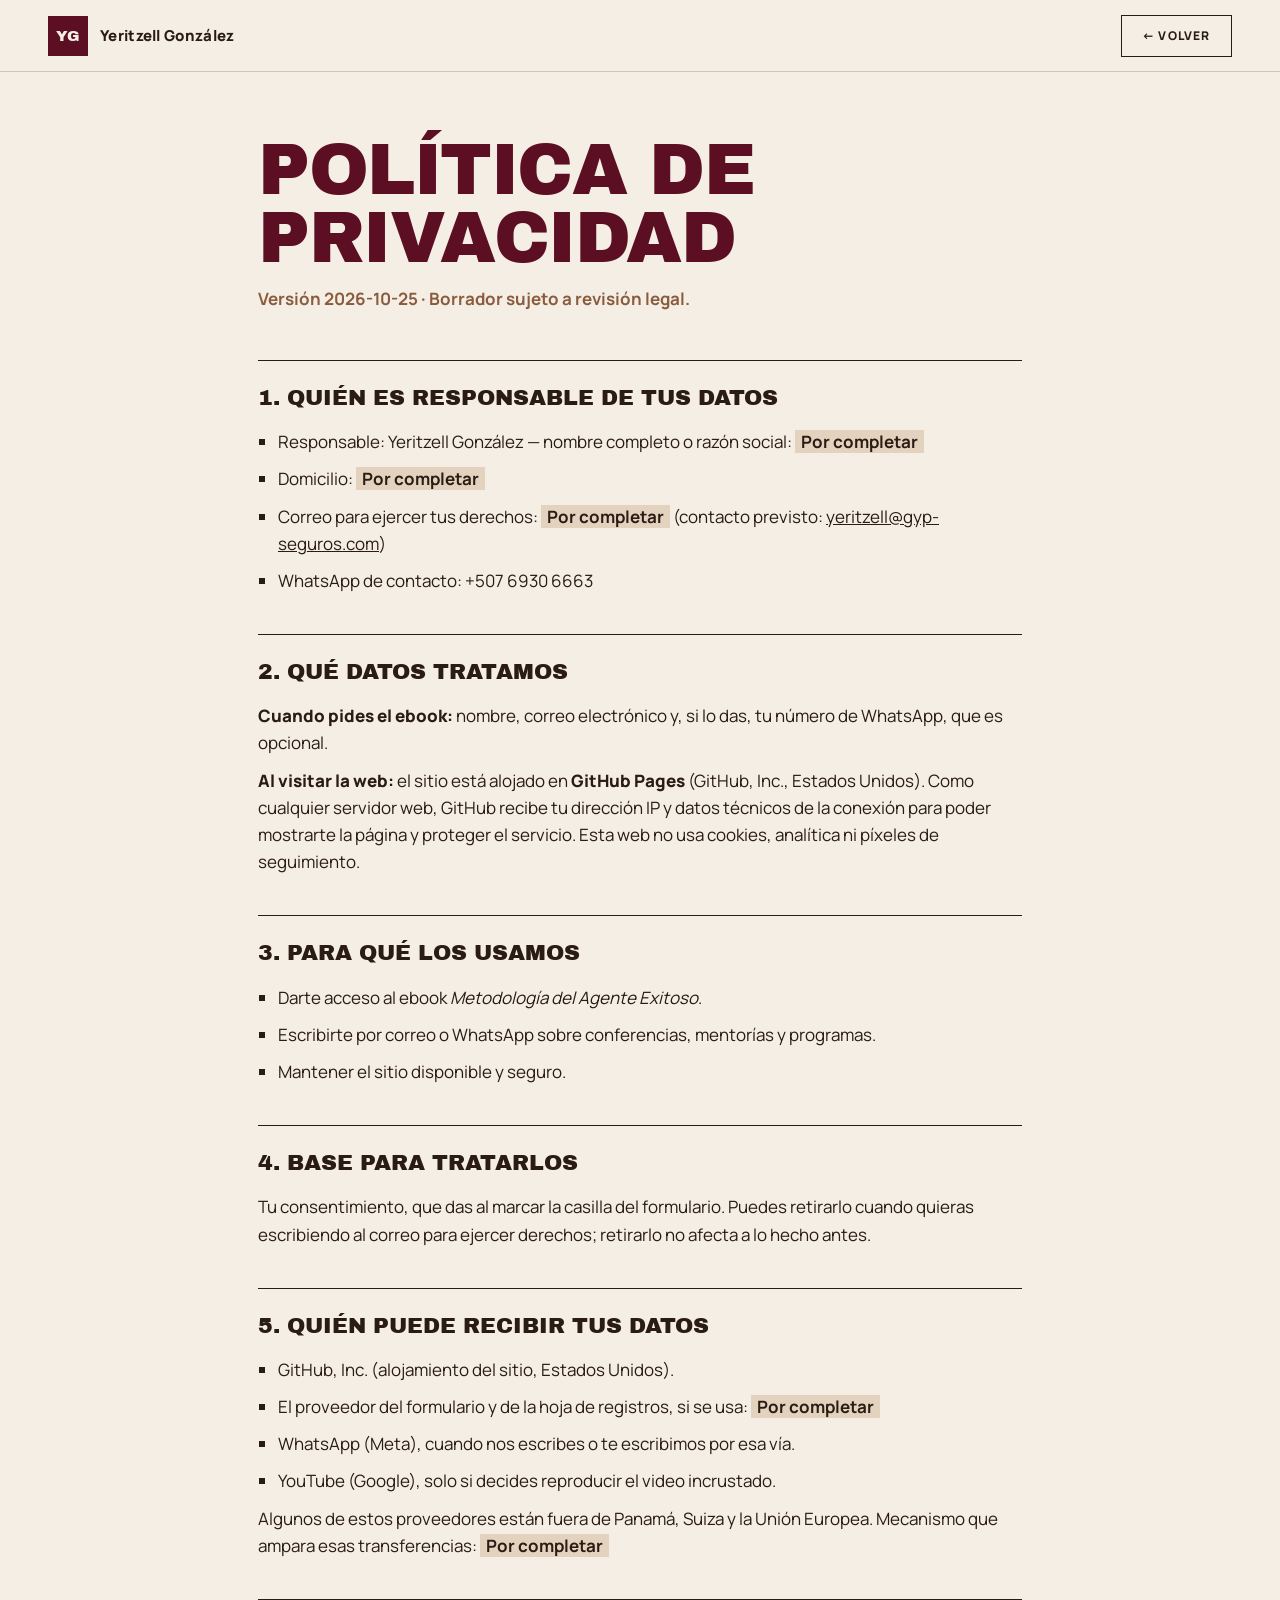
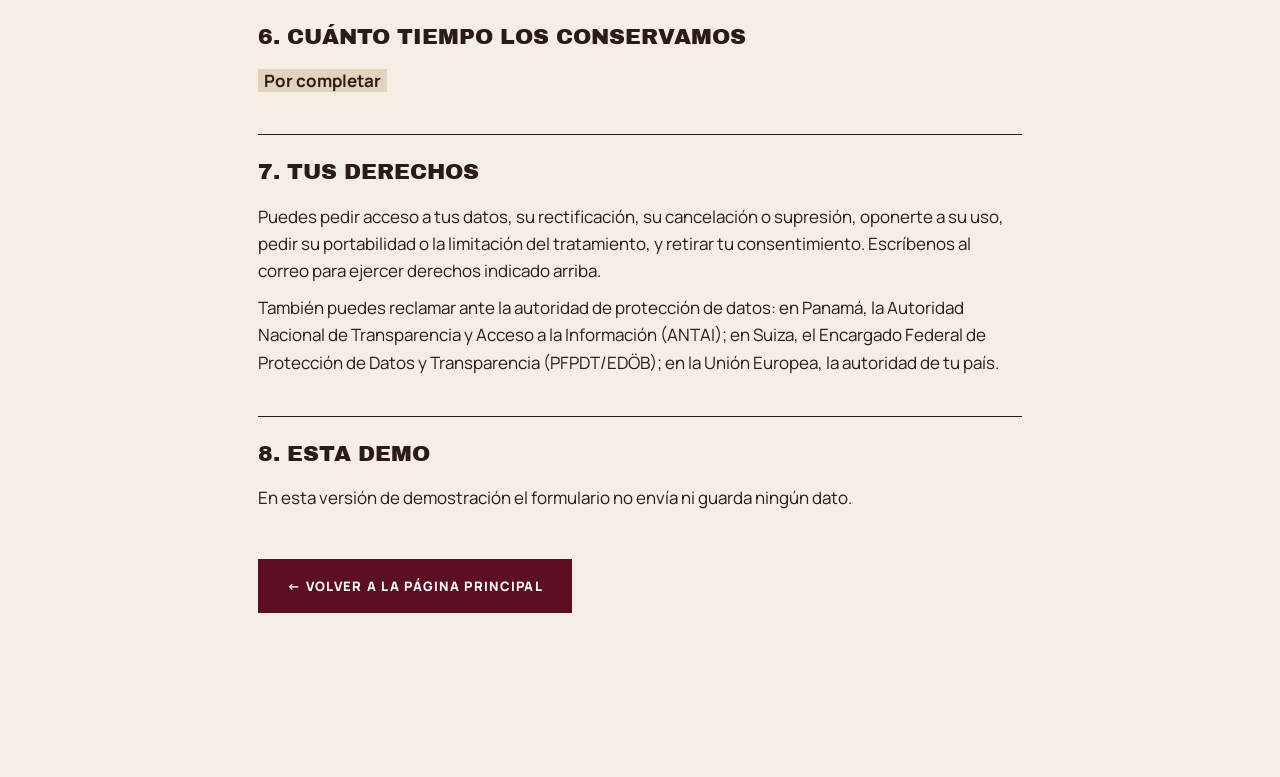
==== privacidad.html @ 4f8619a2 "Add files via upload" ====
<!doctype html>
<html lang="es">
<head>
  <meta charset="utf-8">
  <meta name="viewport" content="width=device-width, initial-scale=1, viewport-fit=cover">
  <title>Política de Privacidad — Yeritzell González</title>
  <meta name="robots" content="noindex, nofollow, noarchive">
  <meta name="theme-color" content="#F4EEE5">
  <link rel="icon" href="data:image/svg+xml,%3Csvg xmlns='http://www.w3.org/2000/svg' viewBox='0 0 64 64'%3E%3Crect width='64' height='64' fill='%235C0F22'/%3E%3Ctext x='32' y='46' font-family='Arial Black,Arial' font-weight='900' font-size='40' text-anchor='middle' fill='%23F4EEE5'%3EY%3C/text%3E%3C/svg%3E">
  <link rel="stylesheet" href="styles.css?v=20261025b">
  <style>
    .legal { padding: calc(var(--nav-h) + 64px) 0 var(--sec); }
    .legal .wrap { max-width: 860px; }
    .legal h1 { font-family: var(--f-display); font-weight: 400; font-size: clamp(40px, 6vw, 72px); line-height: .95; text-transform: uppercase; letter-spacing: -.02em; margin: 0 0 12px; color: var(--vino); }
    .legal .ver { color: var(--cuero); font-weight: 700; margin-bottom: 48px; }
    .legal h2 { font-family: var(--f-display); font-weight: 400; font-size: 22px; text-transform: uppercase; margin: 40px 0 12px; padding-top: 20px; border-top: 1.5px solid var(--espresso); }
    .legal p, .legal li { margin-bottom: 10px; }
    .legal ul { padding-left: 20px; list-style: square; }
    .blank { background: var(--arena); padding: 0 6px; font-weight: 700; }
  </style>
</head>
<body>
  <header class="nav is-scrolled">
    <a href="index.html" class="nav__brand" aria-label="Inicio">
      <span class="nav__mark">YG</span>
      <span class="nav__name">Yeritzell González</span>
    </a>
    <a href="index.html" class="btn btn--line btn--sm">← Volver</a>
  </header>
  <main class="legal">
    <div class="wrap">
      <h1>Política de Privacidad</h1>
      <p class="ver">Versión 2026-10-25 · Borrador sujeto a revisión legal.</p>

      <h2>1. Quién es responsable de tus datos</h2>
      <ul>
        <li>Responsable: Yeritzell González — nombre completo o razón social: <span class="blank">Por completar</span></li>
        <li>Domicilio: <span class="blank">Por completar</span></li>
        <li>Correo para ejercer tus derechos: <span class="blank">Por completar</span> (contacto previsto: <a href="mailto:yeritzell@gyp-seguros.com">yeritzell@gyp-seguros.com</a>)</li>
        <li>WhatsApp de contacto: +507 6930 6663</li>
      </ul>

      <h2>2. Qué datos tratamos</h2>
      <p><strong>Cuando pides el ebook:</strong> nombre, correo electrónico y, si lo das, tu número de WhatsApp, que es opcional.</p>
      <p><strong>Al visitar la web:</strong> el sitio está alojado en <strong>GitHub Pages</strong> (GitHub, Inc., Estados Unidos). Como cualquier servidor web, GitHub recibe tu dirección IP y datos técnicos de la conexión para poder mostrarte la página y proteger el servicio. Esta web no usa cookies, analítica ni píxeles de seguimiento.</p>

      <h2>3. Para qué los usamos</h2>
      <ul>
        <li>Darte acceso al ebook <em>Metodología del Agente Exitoso</em>.</li>
        <li>Escribirte por correo o WhatsApp sobre conferencias, mentorías y programas.</li>
        <li>Mantener el sitio disponible y seguro.</li>
      </ul>

      <h2>4. Base para tratarlos</h2>
      <p>Tu consentimiento, que das al marcar la casilla del formulario. Puedes retirarlo cuando quieras escribiendo al correo para ejercer derechos; retirarlo no afecta a lo hecho antes.</p>

      <h2>5. Quién puede recibir tus datos</h2>
      <ul>
        <li>GitHub, Inc. (alojamiento del sitio, Estados Unidos).</li>
        <li>El proveedor del formulario y de la hoja de registros, si se usa: <span class="blank">Por completar</span></li>
        <li>WhatsApp (Meta), cuando nos escribes o te escribimos por esa vía.</li>
        <li>YouTube (Google), solo si decides reproducir el video incrustado.</li>
      </ul>
      <p>Algunos de estos proveedores están fuera de Panamá, Suiza y la Unión Europea. Mecanismo que ampara esas transferencias: <span class="blank">Por completar</span></p>

      <h2>6. Cuánto tiempo los conservamos</h2>
      <p><span class="blank">Por completar</span></p>

      <h2>7. Tus derechos</h2>
      <p>Puedes pedir acceso a tus datos, su rectificación, su cancelación o supresión, oponerte a su uso, pedir su portabilidad o la limitación del tratamiento, y retirar tu consentimiento. Escríbenos al correo para ejercer derechos indicado arriba.</p>
      <p>También puedes reclamar ante la autoridad de protección de datos: en Panamá, la Autoridad Nacional de Transparencia y Acceso a la Información (ANTAI); en Suiza, el Encargado Federal de Protección de Datos y Transparencia (PFPDT/EDÖB); en la Unión Europea, la autoridad de tu país.</p>

      <h2>8. Esta demo</h2>
      <p>En esta versión de demostración el formulario no envía ni guarda ningún dato.</p>

      <p style="margin-top:3rem"><a class="btn btn--vino" href="index.html">← Volver a la página principal</a></p>
    </div>
  </main>
</body>
</html>
---- styles.css ----
/* =========================================================
   Yeritzell González — Portfolio
   Paleta: Hueso · Arena · Vino · Cuero · Espresso · Blanco
   Bordes rectos, colores planos, sin degradados.
   ========================================================= */

@font-face { font-family: 'Archivo Black'; src: url('ArchivoBlack-Regular.woff2') format('woff2'); font-weight: 400; font-display: swap; }
@font-face { font-family: 'Manrope'; src: url('Manrope-Variable.woff2') format('woff2'); font-weight: 200 800; font-display: swap; }

:root {
  --hueso: #F4EEE5;
  --arena: #E3D3BE;
  --vino: #5C0F22;
  --cuero: #8A5B3D;
  --espresso: #2A1B14;
  --blanco: #FFFFFF;

  --ink: var(--espresso);
  --line: rgba(42, 27, 20, .18);
  --line-light: rgba(244, 238, 229, .2);

  --f-display: 'Archivo Black', 'Arial Black', Impact, sans-serif;
  --f-body: 'Manrope', system-ui, -apple-system, 'Segoe UI', sans-serif;

  --wrap: 1320px;
  --gut: clamp(16px, 4vw, 48px);
  --sec: clamp(88px, 12vw, 168px);
  --nav-h: 72px;
  --ease: cubic-bezier(.22, 1, .36, 1);
}

*, *::before, *::after { box-sizing: border-box; border-radius: 0 !important; }
html { scroll-behavior: smooth; -webkit-text-size-adjust: 100%; overflow-x: clip; }
body {
  margin: 0;
  background: var(--hueso);
  color: var(--ink);
  font-family: var(--f-body);
  font-size: 17px;
  line-height: 1.6;
  -webkit-font-smoothing: antialiased;
}
img { display: block; max-width: 100%; height: auto; }
a { color: inherit; }
button { font: inherit; color: inherit; cursor: pointer; background: none; border: 0; padding: 0; }
p { margin: 0; }
ul, ol { margin: 0; padding: 0; list-style: none; }
strong { font-weight: 800; }
::selection { background: var(--vino); color: var(--hueso); }
:focus-visible { outline: 2px solid var(--vino); outline-offset: 3px; }

.wrap { width: 100%; max-width: var(--wrap); margin: 0 auto; padding: 0 var(--gut); }

/* ---------- Fondo vivo ---------- */
.field {
  position: fixed; inset: 0;
  width: 100%; height: 100%;
  z-index: 0; pointer-events: none;
}
main, .foot { position: relative; z-index: 1; }

.progress { position: fixed; top: 0; left: 0; right: 0; height: 3px; z-index: 60; pointer-events: none; }
.progress span { display: block; height: 100%; background: var(--vino); transform-origin: 0 50%; transform: scaleX(0); }

/* ---------- Tipografía base ---------- */
.kicker {
  display: flex; align-items: center; gap: 14px;
  font-size: 12px; font-weight: 800; letter-spacing: .18em; text-transform: uppercase;
  color: var(--cuero); margin-bottom: 28px;
}
.kicker span {
  display: inline-grid; place-items: center;
  min-width: 34px; height: 24px; padding: 0 6px;
  border: 1.5px solid currentColor; letter-spacing: .04em;
}
.kicker--light { color: var(--arena); }

.h2 {
  font-family: var(--f-display); font-weight: 400;
  font-size: clamp(38px, 6.4vw, 92px);
  line-height: .95; letter-spacing: -.02em; text-transform: uppercase;
  margin: 0;
}
.h2 mark, .h3 mark { background: none; color: var(--vino); }
.h2--light { color: var(--hueso); }
.h2--light mark { color: var(--arena); }
.h3 {
  font-family: var(--f-display); font-weight: 400;
  font-size: clamp(26px, 3vw, 40px); line-height: 1.02; letter-spacing: -.01em;
  text-transform: uppercase; margin: 10px 0 16px;
}
.sec { position: relative; padding: var(--sec) 0; }
.sec__head { margin-bottom: clamp(48px, 7vw, 96px); max-width: 980px; }
.sec__intro { margin-top: 28px; max-width: 520px; font-size: 18px; color: var(--arena); }

.link { font-weight: 800; text-decoration: none; border-bottom: 2px solid currentColor; padding-bottom: 2px; }
.link:hover { color: var(--vino); }

/* ---------- Botones ---------- */
.btn {
  --bg: var(--espresso); --fg: var(--hueso);
  display: inline-flex; align-items: center; justify-content: center; gap: 12px;
  min-height: 54px; padding: 0 28px;
  background: var(--bg); color: var(--fg);
  border: 1.5px solid var(--bg);
  font-family: var(--f-body); font-size: 13px; font-weight: 800;
  letter-spacing: .1em; text-transform: uppercase; text-decoration: none;
  transition: background-color .35s var(--ease), color .35s var(--ease), border-color .35s var(--ease);
  will-change: transform;
}
.btn__arrow { display: inline-block; transition: transform .35s var(--ease); }
.btn:hover .btn__arrow { transform: translateX(5px); }
.btn--vino { --bg: var(--vino); --fg: var(--blanco); }
.btn--vino:hover { background: var(--espresso); border-color: var(--espresso); }
.btn--line { background: transparent; color: var(--espresso); border-color: var(--espresso); }
.btn--line:hover { background: var(--espresso); color: var(--hueso); }
.btn--hueso { --bg: var(--hueso); --fg: var(--espresso); }
.btn--hueso:hover { background: var(--arena); border-color: var(--arena); }
.btn--sm { min-height: 42px; padding: 0 20px; font-size: 12px; }
.btn--full { width: 100%; }

/* ---------- Nav ---------- */
.nav {
  position: fixed; top: 0; left: 0; right: 0; z-index: 50;
  height: var(--nav-h);
  display: flex; align-items: center; gap: 32px;
  padding: 0 var(--gut);
  transition: background-color .4s var(--ease), border-color .4s var(--ease);
  border-bottom: 1px solid transparent;
}
.nav.is-scrolled { background: var(--hueso); border-bottom-color: var(--line); }
.nav__brand { display: flex; align-items: center; gap: 12px; text-decoration: none; margin-right: auto; }
.nav__mark {
  display: grid; place-items: center; width: 40px; height: 40px;
  background: var(--vino); color: var(--hueso);
  font-family: var(--f-display); font-size: 15px; letter-spacing: .02em;
}
.nav__name { font-weight: 800; font-size: 15px; letter-spacing: .02em; }
.nav__links { display: flex; gap: 28px; }
.nav__links a {
  position: relative; text-decoration: none;
  font-size: 13px; font-weight: 700; letter-spacing: .06em; text-transform: uppercase;
}
.nav__links a::after {
  content: ''; position: absolute; left: 0; right: 0; bottom: -4px; height: 2px;
  background: var(--vino); transform: scaleX(0); transform-origin: right;
  transition: transform .4s var(--ease);
}
.nav__links a:hover::after, .nav__links a.is-active::after { transform: scaleX(1); transform-origin: left; }
.nav__burger { display: none; width: 44px; height: 44px; position: relative; }
.nav__burger span {
  position: absolute; left: 10px; right: 10px; height: 2px; background: var(--espresso);
  transition: transform .4s var(--ease), top .4s var(--ease);
}
.nav__burger span:first-child { top: 17px; }
.nav__burger span:last-child { top: 25px; }
.menu-open .nav__burger span:first-child { top: 21px; transform: rotate(45deg); }
.menu-open .nav__burger span:last-child { top: 21px; transform: rotate(-45deg); }

.menu {
  position: fixed; inset: 0; z-index: 45;
  background: var(--espresso); color: var(--hueso);
  padding: calc(var(--nav-h) + 32px) var(--gut) 40px;
  display: flex; flex-direction: column; justify-content: space-between;
  visibility: hidden; clip-path: inset(0 0 100% 0);
  transition: clip-path .6s var(--ease), visibility 0s .6s;
}
.menu-open .menu { visibility: visible; clip-path: inset(0 0 0 0); transition: clip-path .6s var(--ease); }
.menu-open .nav { background: var(--hueso); }
.menu nav { display: flex; flex-direction: column; }
.menu nav a {
  display: flex; align-items: baseline; gap: 14px;
  padding: 12px 0; border-bottom: 1px solid var(--line-light);
  font-family: var(--f-display); font-size: clamp(28px, 8vw, 44px); line-height: 1.05;
  text-transform: uppercase; text-decoration: none;
}
.menu nav a small { font-family: var(--f-body); font-size: 12px; font-weight: 800; color: var(--arena); }
.menu__mail { font-weight: 700; color: var(--arena); }

/* ---------- Reveal ---------- */
.js .reveal { opacity: 0; transform: translateY(28px); transition: opacity .9s var(--ease), transform .9s var(--ease); }
.js .reveal.is-in { opacity: 1; transform: none; }
.js:not(.ready) .reveal { animation: safeShow 0s 3s forwards; }
@keyframes safeShow { to { opacity: 1; transform: none; } }

/* ---------- Hero ---------- */
.hero {
  position: relative; min-height: 100vh; min-height: 100svh;
  display: flex; align-items: center;
  padding: calc(var(--nav-h) + 40px) 0 72px;
}
.hero__inner { position: relative; }
.hero__roles {
  display: flex; flex-wrap: wrap; align-items: center; gap: 10px 14px;
  font-size: 13px; font-weight: 800; letter-spacing: .14em; text-transform: uppercase;
  color: var(--cuero); margin-bottom: clamp(20px, 3vw, 36px);
}
.hero__roles i { width: 6px; height: 6px; background: var(--vino); display: inline-block; }
.hero__name {
  font-family: var(--f-display); font-weight: 400;
  font-size: clamp(50px, 6.9vw, 104px);
  line-height: .86; letter-spacing: -.035em; text-transform: uppercase;
  margin: 0;
}
.hero__name .line { display: block; overflow: hidden; padding-bottom: .04em; }
.hero__name .line__in { display: inline-block; }
.hero__name .line--2 .line__in { color: var(--vino); }
.js .hero__name .line__in { transform: translateY(105%); transition: transform 1.2s var(--ease); }
.js .hero__name .line--2 .line__in { transition-delay: .12s; }
.js.loaded .hero__name .line__in { transform: none; }
.js:not(.ready) .hero__name .line__in { animation: safeShow 0s 2.5s forwards; }
.hero__nick {
  font-style: italic; font-weight: 600; font-size: 17px; color: var(--cuero);
  margin: 14px 0 clamp(24px, 3vw, 40px);
}
.hero__grid {
  display: grid; grid-template-columns: minmax(0, 1.25fr) minmax(0, .75fr); gap: clamp(32px, 4vw, 64px);
  align-items: center;
}
.hero__media { position: relative; padding: 0 0 40px 64px; }
.hero__photo { margin: 0 0 0 auto; position: relative; width: 100%; max-width: 460px; aspect-ratio: 3 / 4; background: var(--arena); }
.hero__photo img { width: 100%; height: 100%; object-fit: cover; object-position: 50% 15%; }
.hero__photo::after { content: ''; position: absolute; inset: 14px -14px -14px 14px; border: 1.5px solid var(--espresso); z-index: -1; }
.hero__photo figcaption {
  position: absolute; top: 14px; left: 14px; background: var(--hueso); color: var(--espresso);
  padding: 6px 10px; font-size: 11px; font-weight: 800; letter-spacing: .14em; text-transform: uppercase;
}
.hero__media .stat { position: absolute; left: 0; bottom: 0; width: 260px; z-index: 2; padding: 22px 24px; }
.hero__media .stat .stat__nums { font-size: 52px; margin: 10px 0 4px; }
.hero__media .stat .stat__unit { font-size: 13px; }
.hero__media .stat .stat__bars { margin: 16px 0 12px; }
.hero__media .stat .stat__note { font-size: 13px; padding-top: 10px; }
.hero__media .stat::before { display: none; }
.hero__promise {
  font-size: clamp(24px, 2.6vw, 36px); line-height: 1.18; font-weight: 500;
  letter-spacing: -.01em; max-width: 620px;
}
.hero__promise strong { color: var(--vino); }
.hero__sub { margin-top: 20px; max-width: 540px; color: rgba(42, 27, 20, .78); }
.hero__ctas { display: flex; flex-wrap: wrap; gap: 12px; margin-top: 36px; }

.stat {
  background: var(--vino); color: var(--hueso);
  padding: clamp(24px, 3vw, 40px);
  position: relative;
}
.stat::before {
  content: ''; position: absolute; inset: 10px -10px -10px 10px;
  border: 1.5px solid var(--espresso); z-index: -1;
}
.stat__label { font-size: 12px; font-weight: 800; letter-spacing: .18em; text-transform: uppercase; color: var(--arena); }
.stat__nums {
  display: flex; align-items: baseline; gap: .18em;
  font-family: var(--f-display); font-size: clamp(64px, 8vw, 120px); line-height: .9;
  letter-spacing: -.03em; margin: 14px 0 6px;
}
.stat__from { color: var(--arena); }
.stat__arrow { font-family: var(--f-body); font-weight: 400; font-size: .5em; color: var(--arena); }
.stat__to { color: var(--blanco); }
.stat__unit { font-size: 15px; font-weight: 800; letter-spacing: .12em; text-transform: uppercase; }
.stat__bars { margin: 24px 0 18px; display: grid; gap: 8px; }
.bar { display: grid; grid-template-columns: 1fr 40px; align-items: center; gap: 10px; }
.bar span { display: block; height: 10px; width: var(--w); background: var(--arena); transform-origin: left; }
.bar--2 span { background: var(--blanco); }
.bar b { font-size: 13px; font-weight: 800; text-align: right; }
.js .bar span { transform: scaleX(0); transition: transform 1.4s var(--ease) .5s; }
.js .stat.is-in .bar span { transform: none; }
.js .stat.is-in .bar--2 span { transition-delay: .8s; }
.stat__note { font-size: 15px; border-top: 1px solid var(--line-light); padding-top: 14px; }
.stat__note strong { float: right; font-family: var(--f-display); font-weight: 400; color: var(--arena); }

.hero__creds {
  display: grid; grid-template-columns: repeat(4, 1fr);
  margin-top: clamp(40px, 5vw, 64px); border-top: 1.5px solid var(--espresso);
}
.hero__creds li {
  padding: 16px 16px 0 0; font-size: 14px; line-height: 1.35;
  border-right: 1px solid var(--line); margin-right: 16px;
}
.hero__creds li:last-child { border-right: 0; }
.hero__creds strong { display: block; font-family: var(--f-display); font-weight: 400; font-size: 20px; text-transform: uppercase; color: var(--vino); }

.hero__scroll {
  position: absolute; right: var(--gut); bottom: 28px; width: 22px; height: 56px;
  border: 1.5px solid var(--espresso); display: block;
}
.hero__scroll span { position: absolute; left: 50%; top: 8px; width: 4px; height: 10px; margin-left: -2px; background: var(--vino); animation: scrollDot 2s var(--ease) infinite; }
@keyframes scrollDot { 0% { transform: translateY(0); opacity: 0; } 30% { opacity: 1; } 100% { transform: translateY(26px); opacity: 0; } }

/* ---------- A quién ayuda ---------- */
.ayuda__grid { display: grid; grid-template-columns: repeat(3, 1fr); border: 1.5px solid var(--espresso); background: var(--hueso); }
.cell { padding: clamp(28px, 3.4vw, 48px); border-right: 1.5px solid var(--espresso); position: relative; transition: background-color .5s var(--ease), color .5s var(--ease); }
.cell:last-child { border-right: 0; }
.cell:hover { background: var(--espresso); color: var(--hueso); }
.cell:hover .cell__tag { color: var(--arena); }
.cell:hover .cell__big { color: var(--arena); }
.cell__tag { font-size: 12px; font-weight: 800; letter-spacing: .18em; text-transform: uppercase; color: var(--cuero); }
.cell__big {
  font-family: var(--f-display); font-size: clamp(52px, 5.4vw, 84px); line-height: .9; white-space: nowrap;
  letter-spacing: -.03em; color: var(--vino); margin: 28px 0 22px; text-transform: uppercase;
  transition: color .5s var(--ease);
}
.cell__big--sm { font-size: clamp(30px, 3vw, 46px); padding: .28em 0 .32em; }
.cell__txt { font-size: 17px; max-width: 320px; }
.ayuda__quote { margin: clamp(56px, 8vw, 110px) 0 0; display: grid; grid-template-columns: 1fr auto; align-items: end; gap: 24px; border-top: 1.5px solid var(--espresso); padding-top: 32px; }
.ayuda__quote p { font-size: clamp(26px, 3.6vw, 52px); font-weight: 600; line-height: 1.12; letter-spacing: -.02em; max-width: 900px; }
.ayuda__quote cite { font-style: normal; font-weight: 800; font-size: 14px; letter-spacing: .1em; text-transform: uppercase; color: var(--cuero); }

/* ---------- Metodología ---------- */
.metodo { background: var(--espresso); color: var(--hueso); }
.metodo__body { display: grid; grid-template-columns: 1fr 1fr; gap: clamp(32px, 6vw, 96px); align-items: start; }
.metodo__visual { position: sticky; top: calc(var(--nav-h) + 40px); }
.loop { position: relative; border: 1.5px solid var(--line-light); padding: clamp(20px, 3vw, 40px); background: var(--espresso); }
.loop__svg { width: 100%; height: auto; overflow: visible; display: block; }
.loop__base { fill: none; stroke: rgba(244, 238, 229, .14); stroke-width: 16; }
.loop__draw { fill: none; stroke: var(--vino); stroke-width: 16; stroke-linecap: butt; }
.loop__dot { fill: var(--hueso); stroke: var(--espresso); stroke-width: 3; }
.loop__label { display: flex; align-items: baseline; gap: 16px; margin-top: 20px; border-top: 1px solid var(--line-light); padding-top: 18px; }
.loop__label span { font-family: var(--f-display); font-size: 18px; color: var(--arena); min-width: 34px; }
.loop__label b { font-family: var(--f-display); font-weight: 400; font-size: clamp(24px, 2.6vw, 38px); text-transform: uppercase; letter-spacing: -.01em; line-height: 1; }
.loop__tabs { display: grid; grid-template-columns: repeat(5, 1fr); margin-top: -1.5px; }
.loop__tabs button {
  width: 100%; height: 48px; border: 1.5px solid var(--line-light); margin-left: -1.5px;
  font-weight: 800; font-size: 13px; letter-spacing: .08em; text-transform: uppercase; color: var(--arena);
  transition: background-color .3s var(--ease), color .3s var(--ease);
}
.loop__tabs li:first-child button { margin-left: 0; }
.loop__tabs button:hover { color: var(--hueso); background: rgba(244, 238, 229, .06); }
.loop__tabs button.is-on { background: var(--vino); color: var(--blanco); border-color: var(--vino); }

.steps { border-top: 1px solid var(--line-light); }
.step { border-bottom: 1px solid var(--line-light); padding: clamp(28px, 5vh, 56px) 0 clamp(40px, 9vh, 96px); transition: opacity .6s var(--ease); }
.js .step { opacity: .32; }
.js .step.is-on { opacity: 1; }
.step__head { display: grid; grid-template-columns: 64px 1fr auto; align-items: baseline; gap: 12px; width: 100%; text-align: left; }
.step__n { font-family: var(--f-display); font-size: 20px; color: var(--arena); }
.step__t { font-family: var(--f-display); font-size: clamp(28px, 3vw, 46px); line-height: .98; text-transform: uppercase; letter-spacing: -.02em; }
.step__p { white-space: nowrap; font-size: 11px; font-weight: 800; letter-spacing: .18em; text-transform: uppercase; color: var(--arena); }
.step.is-on .step__t { color: var(--hueso); }
.step__body { padding-left: 76px; margin-top: 22px; max-width: 560px; }
.step__body p { color: rgba(244, 238, 229, .78); }
.step__quote { font-size: clamp(20px, 2vw, 26px); line-height: 1.25; font-weight: 700; color: var(--hueso) !important; margin-bottom: 14px; }
.step__quote--xl { font-size: clamp(26px, 3vw, 42px); line-height: 1.12; color: var(--arena) !important; }
.step--key .step__t { color: var(--arena); }
.six { display: grid; grid-template-columns: auto 1fr; gap: 22px; align-items: center; background: var(--vino); padding: 24px; }
.six__n { font-family: var(--f-display); font-size: 104px; line-height: .8; color: var(--hueso); }
.six p { color: var(--hueso) !important; }
.metodo__cta {
  margin-top: clamp(56px, 8vw, 104px); display: flex; flex-wrap: wrap; align-items: center; justify-content: space-between; gap: 24px;
  border: 1.5px solid var(--line-light); padding: clamp(24px, 3vw, 36px);
}
.metodo__cta p { font-size: clamp(18px, 1.8vw, 24px); font-weight: 600; max-width: 560px; }

/* ---------- Lo que hago hoy ---------- */
.hoy__top { display: grid; grid-template-columns: 1.3fr .8fr; grid-template-rows: auto auto; gap: 0 clamp(32px, 6vw, 96px); margin-bottom: clamp(48px, 6vw, 88px); }
.hoy__top .sec__head { margin-bottom: 36px; }
.portrait {
  grid-column: 2; grid-row: 1 / span 2;
  aspect-ratio: 4 / 5; background: var(--vino); position: relative; overflow: hidden;
  outline: 1.5px solid var(--espresso); outline-offset: 10px;
}
.portrait__y {
  position: absolute; left: -.06em; bottom: -.2em;
  font-family: var(--f-display); font-size: clamp(260px, 32vw, 460px); line-height: 1; color: var(--cuero);
}
.portrait__tag {
  position: absolute; top: 16px; right: 16px;
  background: var(--hueso); color: var(--espresso); padding: 6px 10px;
  font-size: 11px; font-weight: 800; letter-spacing: .14em; text-transform: uppercase;
}
.portrait img { position: absolute; inset: 0; width: 100%; height: 100%; object-fit: cover; }
.hoy__story { grid-column: 1; max-width: 600px; }
.hoy__story p { font-size: clamp(19px, 1.7vw, 23px); line-height: 1.5; border-left: 4px solid var(--vino); padding-left: 22px; }

.pillars { display: grid; grid-template-columns: repeat(3, 1fr); border-top: 1.5px solid var(--espresso); border-left: 1.5px solid var(--espresso); }
.pillar {
  border-right: 1.5px solid var(--espresso); border-bottom: 1.5px solid var(--espresso);
  padding: clamp(28px, 3vw, 44px); background: var(--hueso);
  display: flex; flex-direction: column; min-height: 440px;
  transition: background-color .5s var(--ease), color .5s var(--ease);
}
.pillar__n { font-family: var(--f-display); font-size: 88px; line-height: .8; color: transparent; -webkit-text-stroke: 1.5px var(--vino); transition: -webkit-text-stroke-color .5s; }
.pillar__t { font-family: var(--f-display); font-weight: 400; font-size: clamp(30px, 2.8vw, 42px); text-transform: uppercase; letter-spacing: -.01em; margin: auto 0 14px; padding-top: 56px; }
.pillar__d { font-size: 16px; }
.pillar__list { margin-top: 22px; border-top: 1px solid var(--line); }
.pillar__list li { padding: 10px 0; border-bottom: 1px solid var(--line); font-size: 13px; font-weight: 800; letter-spacing: .06em; text-transform: uppercase; display: flex; gap: 10px; }
.pillar__list li::before { content: ''; width: 8px; height: 8px; background: var(--vino); margin-top: 6px; flex: none; }
.pillar:hover { background: var(--vino); color: var(--hueso); }
.pillar:hover .pillar__n { -webkit-text-stroke-color: var(--arena); }
.pillar:hover .pillar__list, .pillar:hover .pillar__list li { border-color: var(--line-light); }
.pillar:hover .pillar__list li::before { background: var(--arena); }

/* ---------- Franja reconocimientos ---------- */
.press { position: relative; z-index: 1; background: var(--vino); color: var(--hueso); padding: 26px 0 30px; overflow: hidden; border-top: 1.5px solid var(--espresso); border-bottom: 1.5px solid var(--espresso); }
.press__label { text-align: center; font-size: 11px; font-weight: 800; letter-spacing: .22em; text-transform: uppercase; color: var(--arena); margin-bottom: 18px; }
.marquee { overflow: hidden; }
.marquee__track { display: flex; width: max-content; animation: marquee 42s linear infinite; }
.marquee:hover .marquee__track { animation-play-state: paused; }
.marquee ul { display: flex; flex: none; }
.marquee li {
  display: flex; align-items: baseline; gap: 12px; padding: 0 44px; position: relative; white-space: nowrap;
  font-family: var(--f-display); font-size: clamp(26px, 3.2vw, 44px); line-height: 1; text-transform: uppercase; letter-spacing: -.01em;
}
.marquee li::after { content: ''; position: absolute; right: -6px; top: 50%; width: 12px; height: 12px; background: var(--arena); transform: translateY(-50%) rotate(45deg); }
.marquee small { font-family: var(--f-body); font-size: 12px; font-weight: 700; letter-spacing: .12em; color: var(--arena); }
@keyframes marquee { to { transform: translateX(-50%); } }

/* ---------- Recursos ---------- */
.video { display: grid; grid-template-columns: .8fr 1.2fr; gap: clamp(28px, 5vw, 72px); align-items: center; margin-bottom: clamp(64px, 9vw, 128px); }
.video__meta p:not(.cell__tag) { margin-bottom: 22px; max-width: 420px; }
.video__frame { position: relative; aspect-ratio: 16 / 9; background: var(--espresso); outline: 1.5px solid var(--espresso); outline-offset: 10px; }
.video__frame iframe, .video__poster, .video__poster img { position: absolute; inset: 0; width: 100%; height: 100%; border: 0; }
.video__poster img { object-fit: cover; transition: transform 1s var(--ease), opacity .5s; }
.video__poster:hover img { transform: scale(1.03); }
.video__play {
  position: absolute; left: 0; bottom: 0; display: flex; align-items: center; gap: 14px;
  background: var(--vino); color: var(--blanco); padding: 0 26px 0 0; height: 72px;
  font-size: 13px; font-weight: 800; letter-spacing: .12em; text-transform: uppercase;
  transition: background-color .35s var(--ease);
}
.video__play span { display: grid; place-items: center; width: 72px; height: 72px; background: var(--espresso); font-size: 20px; }
.video__poster:hover .video__play { background: var(--espresso); }
.video__poster:hover .video__play span { background: var(--vino); }

.ebook { display: grid; grid-template-columns: .9fr 1.1fr; background: var(--arena); border: 1.5px solid var(--espresso); }
.ebook__cover { display: grid; place-items: center; padding: clamp(40px, 6vw, 80px); border-right: 1.5px solid var(--espresso); perspective: 1200px; background: var(--hueso); }
.book { position: relative; width: min(300px, 70vw); aspect-ratio: 3 / 4.2; transform-style: preserve-3d; transform: rotateY(-18deg) rotateX(4deg); transition: transform .8s var(--ease); }
.book__face {
  position: absolute; inset: 0; background: var(--vino); color: var(--hueso);
  padding: 28px 24px; display: flex; flex-direction: column;
  box-shadow: 18px 18px 0 var(--espresso);
}
.book__side { position: absolute; top: 0; bottom: 0; right: -18px; width: 18px; background: var(--cuero); transform: rotateY(90deg); transform-origin: left; }
.book__top { font-size: 11px; font-weight: 800; letter-spacing: .24em; text-transform: uppercase; color: var(--arena); border-bottom: 1px solid var(--line-light); padding-bottom: 12px; }
.book__title { font-family: var(--f-display); font-size: clamp(26px, 3vw, 36px); line-height: .98; text-transform: uppercase; margin-top: 22px; }
.book__inf { font-family: var(--f-display); font-size: 96px; line-height: 1; margin-top: auto; color: var(--cuero); }
.book__author { font-size: 12px; font-weight: 800; letter-spacing: .16em; text-transform: uppercase; border-top: 1px solid var(--line-light); padding-top: 12px; }
.ebook__content { padding: clamp(32px, 5vw, 72px); }
.ebook__content > p:not(.cell__tag) { max-width: 520px; }

.form { margin-top: 30px; display: grid; gap: 18px; }
.form__row { display: grid; grid-template-columns: 1fr 1fr; gap: 18px; }
.field-in { display: grid; gap: 6px; }
.field-in span { font-size: 11px; font-weight: 800; letter-spacing: .18em; text-transform: uppercase; color: var(--cuero); }
.field-in input {
  height: 54px; padding: 0 16px; background: var(--hueso); color: var(--espresso);
  border: 1.5px solid var(--espresso); font: 600 16px var(--f-body); outline: none;
  transition: background-color .3s, border-color .3s;
}
.field-in input:focus { background: var(--blanco); border-color: var(--vino); }
.field-in input.is-bad { border-color: var(--vino); background: var(--blanco); }
.check { display: flex; gap: 12px; align-items: flex-start; font-size: 14px; line-height: 1.45; cursor: pointer; }
.check input { appearance: none; -webkit-appearance: none; flex: none; width: 22px; height: 22px; margin: 0; border: 1.5px solid var(--espresso); background: var(--hueso); display: grid; place-items: center; cursor: pointer; }
.check input:checked { background: var(--vino); border-color: var(--vino); }
.check input:checked::after { content: ''; width: 10px; height: 10px; background: var(--hueso); }
.check input.is-bad { border-color: var(--vino); }
.form .btn { justify-self: start; }
.form__msg { font-weight: 700; min-height: 1.6em; }
.form__msg.is-ok { background: var(--espresso); color: var(--hueso); padding: 16px 18px; }
.form__msg a { color: var(--arena); }
.form__msg a.btn { color: var(--espresso); }

/* ---------- Manifiesto ---------- */
.manifiesto { background: var(--espresso); color: var(--hueso); }
.manifest { max-width: 1100px; }
.manifest p {
  font-size: clamp(26px, 3.6vw, 52px); line-height: 1.14; font-weight: 700; letter-spacing: -.02em;
  padding: .32em 0; border-bottom: 1px solid var(--line-light);
}
.manifest mark { background: none; color: var(--arena); }
.manifest .w { opacity: .16; transition: opacity .4s linear; }
.manifest .w.on { opacity: 1; }
.manifest__end { font-family: var(--f-display); font-weight: 400 !important; text-transform: uppercase; letter-spacing: -.01em !important; border-bottom: 0 !important; padding-top: .7em !important; }
.manifest__end mark { color: var(--blanco); background: var(--vino); padding: 0 .12em; }
.manifest__sign { margin-top: 36px; font-weight: 800; font-size: 14px; letter-spacing: .18em; text-transform: uppercase; color: var(--arena); }

/* ---------- Colaborar ---------- */
.offers { display: grid; grid-template-columns: repeat(3, 1fr); gap: 0; border: 1.5px solid var(--espresso); }
.offer { padding: clamp(28px, 3vw, 44px); background: var(--hueso); border-right: 1.5px solid var(--espresso); display: flex; flex-direction: column; }
.offer:last-child { border-right: 0; }
.offer__top { display: flex; justify-content: space-between; align-items: center; margin-bottom: 64px; }
.offer__n { display: grid; place-items: center; width: 48px; height: 48px; border: 1.5px solid currentColor; font-family: var(--f-display); font-size: 20px; }
.offer__fmt { font-size: 11px; font-weight: 800; letter-spacing: .16em; text-transform: uppercase; color: var(--cuero); }
.offer__t { font-family: var(--f-display); font-weight: 400; font-size: clamp(30px, 2.8vw, 42px); line-height: 1; text-transform: uppercase; letter-spacing: -.01em; margin: 0 0 16px; }
.offer__d { font-size: 16px; }
.offer__list { margin: 22px 0 32px; border-top: 1px solid var(--line); }
.offer__list li { position: relative; padding: 11px 0 11px 24px; border-bottom: 1px solid var(--line); font-size: 15px; }
.offer__list li::before { content: '→'; position: absolute; left: 0; top: 11px; color: var(--vino); font-weight: 800; }
.offer .btn { margin-top: auto; }
.offer--feat { background: var(--vino); color: var(--hueso); }
.offer--feat .offer__fmt { color: var(--arena); }
.offer--feat .offer__list, .offer--feat .offer__list li { border-color: var(--line-light); }
.offer--feat .offer__list li::before { color: var(--arena); }

.brands {
  margin-top: clamp(40px, 5vw, 64px);
  display: grid; grid-template-columns: auto 1fr auto; align-items: center; gap: 28px;
  border: 1.5px solid var(--espresso); padding: clamp(22px, 3vw, 34px); background: var(--arena);
}
.brands__t { font-family: var(--f-display); font-size: clamp(22px, 2.2vw, 32px); text-transform: uppercase; line-height: 1; }
.brands__d { max-width: 520px; }

/* ---------- Contacto ---------- */
.contacto { background: var(--vino); color: var(--hueso); }
.contacto__h { font-family: var(--f-display); font-weight: 400; font-size: clamp(52px, 12.6vw, 200px); line-height: .82; letter-spacing: -.04em; text-transform: uppercase; margin: 0 0 32px; }
.contacto__mail {
  display: inline-flex; gap: 16px; align-items: baseline;
  font-size: clamp(20px, 3.2vw, 46px); font-weight: 700; letter-spacing: -.01em;
  text-decoration: none; border-bottom: 3px solid var(--hueso); padding-bottom: 6px;
  word-break: break-all; transition: color .3s, border-color .3s;
}
.contacto__mail:hover { color: var(--arena); border-color: var(--arena); }
.intents { display: grid; grid-template-columns: repeat(4, 1fr); margin-top: clamp(56px, 7vw, 96px); border-top: 1.5px solid var(--hueso); }
.intents a {
  position: relative; display: flex; flex-direction: column; gap: 6px; padding: 22px 48px 24px 0; text-decoration: none;
  font-family: var(--f-display); font-size: clamp(20px, 1.8vw, 26px); line-height: 1.05; text-transform: uppercase;
  border-right: 1px solid var(--line-light); margin-right: 20px;
}
.intents a:last-child { border-right: 0; }
.intents small { font-family: var(--f-body); font-size: 11px; font-weight: 800; letter-spacing: .18em; color: var(--arena); }
.intents a span { position: absolute; right: 20px; top: 22px; font-family: var(--f-body); transition: transform .35s var(--ease); }
.intents a:hover { color: var(--arena); }
.intents a:hover span { transform: translateX(6px); }
.socials { display: flex; flex-wrap: wrap; gap: 10px; margin-top: 48px; }
.socials a {
  display: inline-flex; align-items: center; height: 44px; padding: 0 18px;
  border: 1.5px solid var(--hueso); text-decoration: none;
  font-size: 12px; font-weight: 800; letter-spacing: .12em; text-transform: uppercase;
  transition: background-color .3s, color .3s;
}
.socials a:hover { background: var(--hueso); color: var(--vino); }

.foot { background: var(--espresso); color: var(--arena); padding: 28px 0; font-size: 14px; }
.foot__in { display: flex; align-items: center; gap: 20px; }
.foot__in p { margin-right: auto; }
.foot__mark { display: grid; place-items: center; width: 36px; height: 36px; background: var(--vino); color: var(--hueso); font-family: var(--f-display); font-size: 13px; }
.foot a { text-decoration: none; font-weight: 700; }
.foot a:hover { color: var(--hueso); }

/* ---------- Añadidos: fotos, reel, ebook, WhatsApp ---------- */
.ayuda__para { display: grid; grid-template-columns: .8fr 1.2fr; gap: clamp(28px, 5vw, 72px); margin-top: clamp(56px, 8vw, 110px); align-items: end; }
.ayuda__para .ayuda__quote { margin: 0; }
.para { border: 1.5px solid var(--espresso); background: var(--hueso); padding: clamp(22px, 3vw, 32px); }
.para__t { font-family: var(--f-display); font-size: 22px; text-transform: uppercase; margin-bottom: 14px; color: var(--vino); }
.para li { padding: 10px 0 10px 22px; border-top: 1px solid var(--line); position: relative; font-size: 16px; }
.para li::before { content: ''; position: absolute; left: 0; top: 19px; width: 8px; height: 8px; background: var(--vino); }

.cell__tag--light { color: var(--arena); }
.metodo__cta { display: grid; grid-template-columns: 200px 1fr; gap: clamp(20px, 4vw, 48px); align-items: center; justify-content: stretch; }
.metodo__cta img { width: 100%; aspect-ratio: 3 / 4; object-fit: cover; object-position: 50% 20%; }
.metodo__cta-t { font-size: clamp(22px, 2.4vw, 34px); font-weight: 700; line-height: 1.15; letter-spacing: -.01em; margin: 10px 0 24px; max-width: 640px; }

.reel { grid-column: 2; grid-row: 1 / span 2; margin: 0; position: relative; aspect-ratio: 9 / 14; background: var(--espresso); outline: 1.5px solid var(--espresso); outline-offset: 10px; overflow: hidden; }
.reel video { position: absolute; inset: 0; width: 100%; height: 100%; object-fit: cover; }
.reel figcaption { position: absolute; top: 14px; right: 14px; display: flex; align-items: center; gap: 8px; background: var(--hueso); padding: 6px 10px; font-size: 11px; font-weight: 800; letter-spacing: .14em; text-transform: uppercase; }
.reel figcaption::before { content: ''; width: 8px; height: 8px; background: var(--vino); animation: rec 1.6s steps(2) infinite; }
@keyframes rec { 50% { opacity: 0; } }
.hoy__top { align-items: start; }
.hoy__top .reel { max-width: 380px; justify-self: end; width: 100%; }

.pillar { padding: 0; min-height: 0; }
.pillar__img { aspect-ratio: 4 / 3; overflow: hidden; border-bottom: 1.5px solid var(--espresso); background: var(--arena); }
.pillar__img img { width: 100%; height: 100%; object-fit: cover; object-position: 50% 22%; transition: transform 1.2s var(--ease); }
.pillar:hover .pillar__img img { transform: scale(1.05); }
.pillar__body { padding: clamp(24px, 2.6vw, 36px); display: flex; flex-direction: column; flex: 1; position: relative; }
.pillar__body .pillar__n { position: absolute; right: clamp(20px, 2.4vw, 32px); top: -46px; font-size: 76px; background: var(--hueso); padding: 0 6px; transition: background-color .5s var(--ease), -webkit-text-stroke-color .5s; }
.pillar:hover .pillar__body .pillar__n { background: var(--vino); }
.pillar__body .pillar__t { margin: 6px 0 12px; padding: 0; }

.video__note { position: absolute; right: 0; bottom: -34px; font-size: 12px; color: var(--cuero); }
.ebook__cover { display: flex; flex-direction: column; justify-content: center; align-items: center; gap: 36px; }
.book { width: min(100%, 460px); aspect-ratio: 16 / 9; transform: rotateY(-14deg) rotateX(5deg); }
.book img { width: 100%; height: 100%; object-fit: cover; box-shadow: 16px 16px 0 var(--vino); outline: 1.5px solid var(--espresso); }
.ebook__facts { display: grid; grid-template-columns: repeat(3, 1fr); width: min(100%, 460px); border: 1.5px solid var(--espresso); }
.ebook__facts li { padding: 10px 12px; border-right: 1.5px solid var(--espresso); font-size: 12px; font-weight: 800; letter-spacing: .1em; text-transform: uppercase; }
.ebook__facts li:last-child { border-right: 0; }
.ebook__facts b { display: block; font-family: var(--f-display); font-weight: 400; font-size: 26px; color: var(--vino); letter-spacing: 0; }
.check a { color: var(--vino); font-weight: 800; }
.form__msg .btn { margin-top: 14px; }
.form__msg.is-ok { display: grid; gap: 10px; }
.form__msg.is-ok a.wa { color: var(--arena); }

.contacto__ways { display: flex; flex-wrap: wrap; gap: 18px 48px; align-items: baseline; }
.contacto__wa { font-size: clamp(16px, 1.6vw, 22px); font-weight: 700; text-decoration: none; border-bottom: 2px solid var(--arena); color: var(--arena); padding-bottom: 4px; }
.contacto__wa:hover { color: var(--hueso); border-color: var(--hueso); }
.foot__in a { white-space: nowrap; }

.wa-float {
  position: fixed; right: 16px; bottom: 16px; z-index: 40;
  width: 56px; height: 56px; display: none; place-items: center;
  background: var(--vino); color: var(--hueso); border: 1.5px solid var(--hueso);
}

/* =========================================================
   Responsive
   ========================================================= */
@media (max-width: 1100px) {
  .nav__links { display: none; }
  .nav__burger { display: block; }
  .nav { gap: 12px; }
  .hero__grid { grid-template-columns: 1fr; }
  .stat { max-width: 520px; }
  .hero__creds { grid-template-columns: repeat(2, 1fr); }
  .hero__creds li:nth-child(2) { border-right: 0; }
  .hero__creds li:nth-child(n+3) { margin-top: 16px; border-top: 1px solid var(--line); }
  .offers { grid-template-columns: 1fr; }
  .offer { border-right: 0; border-bottom: 1.5px solid var(--espresso); }
  .offer:last-child { border-bottom: 0; }
  .offer__top { margin-bottom: 36px; }
  .intents { grid-template-columns: repeat(2, 1fr); }
  .intents a:nth-child(2) { border-right: 0; }
  .intents a:nth-child(n+3) { border-top: 1px solid var(--line-light); }
}

@media (max-width: 860px) {
  body { font-size: 16px; }
  .nav__name { display: none; }
  .hero { min-height: auto; padding-top: calc(var(--nav-h) + 36px); }
  .hero__scroll { display: none; }
  .ayuda__grid { grid-template-columns: 1fr; }
  .cell { border-right: 0; border-bottom: 1.5px solid var(--espresso); display: grid; grid-template-columns: 1fr; }
  .cell:last-child { border-bottom: 0; }
  .cell__big { margin: 16px 0 12px; }
  .ayuda__quote { grid-template-columns: 1fr; }

  .metodo__body { display: block; }
  .metodo__visual { top: var(--nav-h); z-index: 3; background: var(--espresso); padding: 12px 0 0; margin: 0 calc(var(--gut) * -1); padding-left: var(--gut); padding-right: var(--gut); border-bottom: 1px solid var(--line-light); }
  .loop { display: grid; grid-template-columns: 140px 1fr; align-items: center; gap: 16px; padding: 12px 14px; }
  .loop__label { margin: 0; border: 0; padding: 0; flex-direction: column; gap: 4px; }
  .loop__label b { font-size: 22px; }
  .loop__tabs button { height: 40px; font-size: 12px; }
  .step { padding: 32px 0 48px; }
  .step__head { grid-template-columns: 44px 1fr; }
  .step__p { display: none; }
  .step__body { padding-left: 56px; }
  .six { grid-template-columns: 1fr; gap: 10px; }
  .six__n { font-size: 80px; }

  .hoy__top { grid-template-columns: 1fr; }
  .portrait { grid-column: 1; grid-row: auto; width: 74%; margin: 8px 0 44px 10px; }
  .hoy__story { grid-column: 1; }
  .pillars { grid-template-columns: 1fr; }
  .pillar { min-height: 0; }
  .pillar__n { font-size: 64px; }
  .pillar__t { padding-top: 28px; }

  .video { grid-template-columns: 1fr; }
  .video__frame { order: -1; margin: 0 10px; }
  .video__play { height: 56px; }
  .video__play span { width: 56px; height: 56px; }
  .ebook { grid-template-columns: 1fr; }
  .ebook__cover { border-right: 0; border-bottom: 1.5px solid var(--espresso); padding: 44px 24px 56px; }
  .book { width: min(220px, 58vw); }
  .form__row { grid-template-columns: 1fr; }
  .form .btn { justify-self: stretch; }

  .brands { grid-template-columns: 1fr; gap: 14px; }
  .brands .btn { justify-self: start; }
  .intents { grid-template-columns: 1fr; }
  .intents a { border-right: 0; margin-right: 0; border-bottom: 1px solid var(--line-light); }
  .intents a:nth-child(n+3) { border-top: 0; }
  .foot__in { flex-wrap: wrap; }
}

@media (max-width: 520px) {
  .hero__roles { font-size: 11px; letter-spacing: .1em; }
  .hero__nick { margin: 10px 0 22px; font-size: 15px; }
  .hero__ctas .btn { width: 100%; }
  .stat::before { inset: 8px -8px -8px 8px; }
  .hero__creds li { font-size: 13px; }
  .hero__creds strong { font-size: 17px; }
  .loop { grid-template-columns: 110px 1fr; }
  .metodo__cta .btn { width: 100%; }
  .brands .btn { width: 100%; }
}

/* Movimiento reducido: solo se calman los efectos intrusivos */
@media (prefers-reduced-motion: reduce) {
  html { scroll-behavior: auto; }
  .marquee__track { animation-duration: 120s; }
  .hero__scroll span { animation: none; }
}

/* ---------- Responsive de los añadidos ---------- */
@media (max-width: 1100px) {
  .hero__grid { grid-template-columns: minmax(0, 1.1fr) minmax(0, .9fr); }
  .hero__name { font-size: clamp(50px, 6.6vw, 104px); }
}
@media (max-width: 860px) {
  .hero__grid { grid-template-columns: 1fr; gap: 40px; }
  .hero__name { font-size: clamp(46px, 14.2vw, 110px); }
  .hero__media { padding: 0; }
  .hero__photo { margin: 0 14px 0 0; max-width: none; }
  .hero__media .stat { position: relative; width: auto; margin: -72px 0 0 28px; }
  .hero__media .stat .stat__nums { font-size: clamp(52px, 15vw, 76px); }
  .stat { max-width: none; }
  .ayuda__para { grid-template-columns: 1fr; }
  .metodo__cta { grid-template-columns: 110px 1fr; align-items: start; }
  .metodo__cta .btn { grid-column: 1 / -1; }
  .reel, .hoy__top .reel { grid-column: 1; grid-row: auto; width: 72%; max-width: 320px; justify-self: start; margin: 0 0 40px 10px; }
  .pillar__img { aspect-ratio: 16 / 11; }
  .video__note { position: static; margin-top: 8px; }
  .ebook__cover { align-items: center; }
  .wa-float { display: grid; }
  .foot { padding-bottom: 88px; }
}
@media (max-width: 520px) {
  .hero__media .stat { margin-left: 16px; }
  .metodo__cta { grid-template-columns: 1fr; }
  .metodo__cta img { aspect-ratio: 16 / 10; }
}
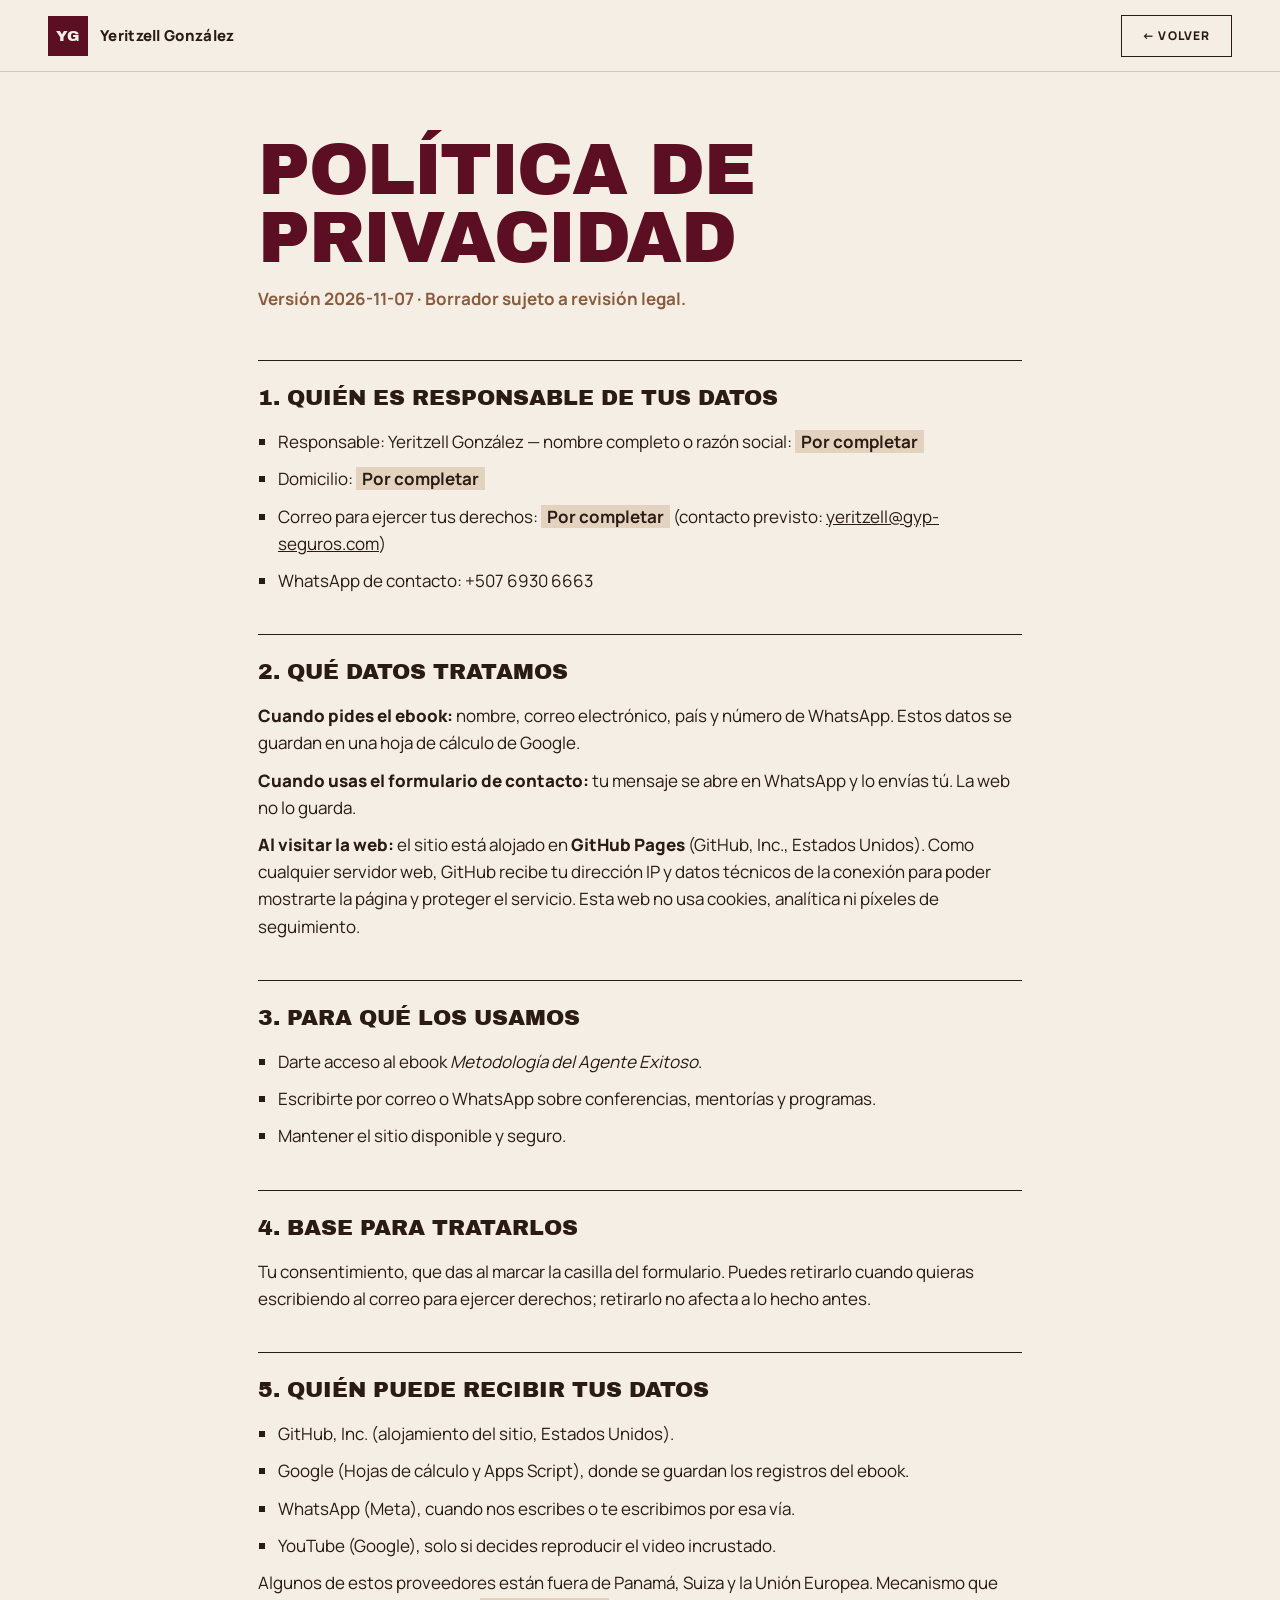
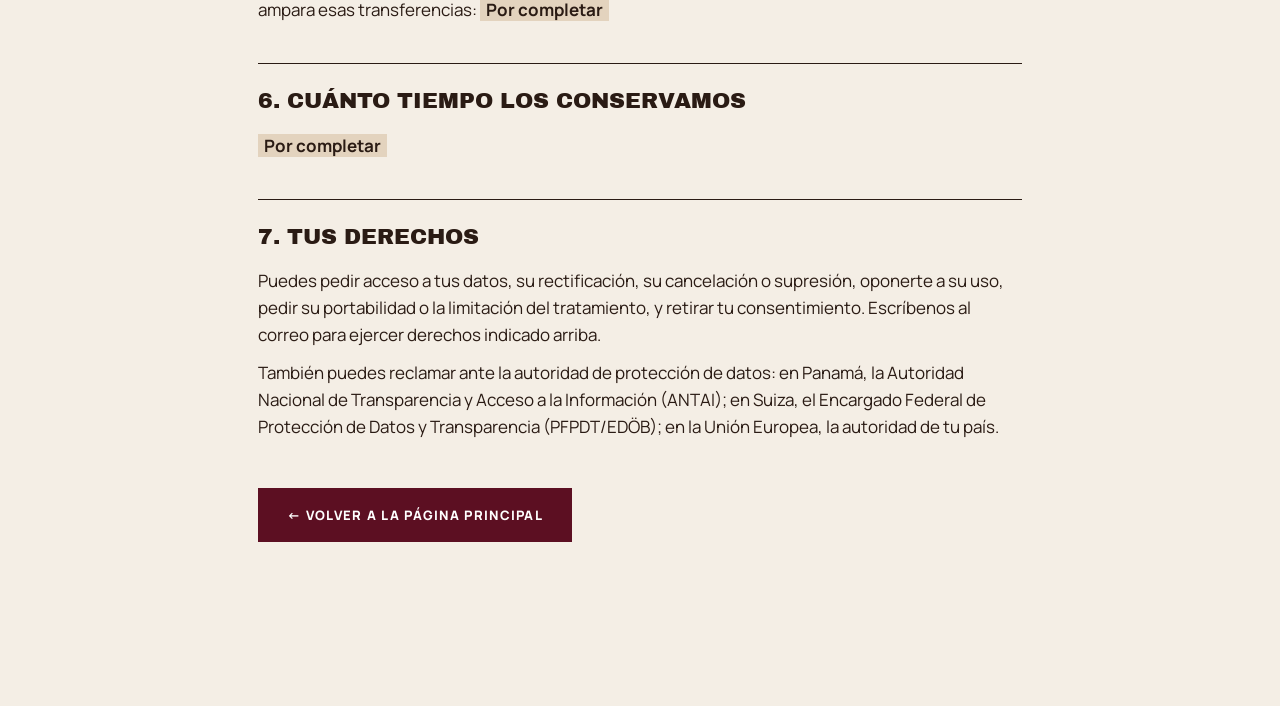
==== commit f80995ee: "Add files via upload" ====
--- a/privacidad.html
+++ b/privacidad.html
@@ -7,7 +7,7 @@
   <meta name="robots" content="noindex, nofollow, noarchive">
   <meta name="theme-color" content="#F4EEE5">
   <link rel="icon" href="data:image/svg+xml,%3Csvg xmlns='http://www.w3.org/2000/svg' viewBox='0 0 64 64'%3E%3Crect width='64' height='64' fill='%235C0F22'/%3E%3Ctext x='32' y='46' font-family='Arial Black,Arial' font-weight='900' font-size='40' text-anchor='middle' fill='%23F4EEE5'%3EY%3C/text%3E%3C/svg%3E">
-  <link rel="stylesheet" href="styles.css?v=20261025b">
+  <link rel="stylesheet" href="styles.css?v=20261107b">
   <style>
     .legal { padding: calc(var(--nav-h) + 64px) 0 var(--sec); }
     .legal .wrap { max-width: 860px; }
@@ -30,7 +30,7 @@
   <main class="legal">
     <div class="wrap">
       <h1>Política de Privacidad</h1>
-      <p class="ver">Versión 2026-10-25 · Borrador sujeto a revisión legal.</p>
+      <p class="ver">Versión 2026-11-07 · Borrador sujeto a revisión legal.</p>
 
       <h2>1. Quién es responsable de tus datos</h2>
       <ul>
@@ -41,7 +41,8 @@
       </ul>
 
       <h2>2. Qué datos tratamos</h2>
-      <p><strong>Cuando pides el ebook:</strong> nombre, correo electrónico y, si lo das, tu número de WhatsApp, que es opcional.</p>
+      <p><strong>Cuando pides el ebook:</strong> nombre, correo electrónico, país y número de WhatsApp. Estos datos se guardan en una hoja de cálculo de Google.</p>
+      <p><strong>Cuando usas el formulario de contacto:</strong> tu mensaje se abre en WhatsApp y lo envías tú. La web no lo guarda.</p>
       <p><strong>Al visitar la web:</strong> el sitio está alojado en <strong>GitHub Pages</strong> (GitHub, Inc., Estados Unidos). Como cualquier servidor web, GitHub recibe tu dirección IP y datos técnicos de la conexión para poder mostrarte la página y proteger el servicio. Esta web no usa cookies, analítica ni píxeles de seguimiento.</p>
 
       <h2>3. Para qué los usamos</h2>
@@ -57,7 +58,7 @@
       <h2>5. Quién puede recibir tus datos</h2>
       <ul>
         <li>GitHub, Inc. (alojamiento del sitio, Estados Unidos).</li>
-        <li>El proveedor del formulario y de la hoja de registros, si se usa: <span class="blank">Por completar</span></li>
+        <li>Google (Hojas de cálculo y Apps Script), donde se guardan los registros del ebook.</li>
         <li>WhatsApp (Meta), cuando nos escribes o te escribimos por esa vía.</li>
         <li>YouTube (Google), solo si decides reproducir el video incrustado.</li>
       </ul>
@@ -70,9 +71,6 @@
       <p>Puedes pedir acceso a tus datos, su rectificación, su cancelación o supresión, oponerte a su uso, pedir su portabilidad o la limitación del tratamiento, y retirar tu consentimiento. Escríbenos al correo para ejercer derechos indicado arriba.</p>
       <p>También puedes reclamar ante la autoridad de protección de datos: en Panamá, la Autoridad Nacional de Transparencia y Acceso a la Información (ANTAI); en Suiza, el Encargado Federal de Protección de Datos y Transparencia (PFPDT/EDÖB); en la Unión Europea, la autoridad de tu país.</p>
 
-      <h2>8. Esta demo</h2>
-      <p>En esta versión de demostración el formulario no envía ni guarda ningún dato.</p>
-
       <p style="margin-top:3rem"><a class="btn btn--vino" href="index.html">← Volver a la página principal</a></p>
     </div>
   </main>
--- a/styles.css
+++ b/styles.css
@@ -196,23 +196,33 @@
   color: var(--cuero); margin-bottom: clamp(20px, 3vw, 36px);
 }
 .hero__roles i { width: 6px; height: 6px; background: var(--vino); display: inline-block; }
+.hero__quote { margin: 0; }
+.hero__said {
+  position: relative;
+  font-family: var(--f-display); font-weight: 400;
+  font-size: clamp(40px, 5.3vw, 80px);
+  line-height: .98; letter-spacing: -.03em;
+  margin: 0;
+}
+.hero__said::before {
+  content: '\201C'; display: block; height: .5em;
+  font-size: 1.5em; line-height: 1; color: var(--vino);
+}
+.hero__said .line { display: block; overflow: hidden; padding-bottom: .06em; }
+.hero__said .line__in { display: inline-block; }
+.hero__said .line--2 .line__in { color: var(--vino); }
+.js .hero__said .line__in { transform: translateY(105%); transition: transform 1.2s var(--ease); }
+.js .hero__said .line--2 .line__in { transition-delay: .14s; }
+.js.loaded .hero__said .line__in { transform: none; }
+.js:not(.ready) .hero__said .line__in { animation: safeShow 0s 2.5s forwards; }
+.hero__sig { display: flex; flex-wrap: wrap; align-items: baseline; gap: 6px 14px; margin: clamp(24px, 3vw, 36px) 0 clamp(24px, 3vw, 36px); }
+.hero__sig::before { content: ''; width: 44px; height: 2px; background: var(--espresso); align-self: center; }
 .hero__name {
-  font-family: var(--f-display); font-weight: 400;
-  font-size: clamp(50px, 6.9vw, 104px);
-  line-height: .86; letter-spacing: -.035em; text-transform: uppercase;
-  margin: 0;
-}
-.hero__name .line { display: block; overflow: hidden; padding-bottom: .04em; }
-.hero__name .line__in { display: inline-block; }
-.hero__name .line--2 .line__in { color: var(--vino); }
-.js .hero__name .line__in { transform: translateY(105%); transition: transform 1.2s var(--ease); }
-.js .hero__name .line--2 .line__in { transition-delay: .12s; }
-.js.loaded .hero__name .line__in { transform: none; }
-.js:not(.ready) .hero__name .line__in { animation: safeShow 0s 2.5s forwards; }
-.hero__nick {
-  font-style: italic; font-weight: 600; font-size: 17px; color: var(--cuero);
-  margin: 14px 0 clamp(24px, 3vw, 40px);
-}
+  font-family: var(--f-display); font-weight: 400; margin: 0;
+  font-size: clamp(20px, 1.9vw, 28px); line-height: 1.1;
+  letter-spacing: .01em; text-transform: uppercase;
+}
+.hero__nick { font-style: italic; font-weight: 600; font-size: 16px; color: var(--cuero); }
 .hero__grid {
   display: grid; grid-template-columns: minmax(0, 1.25fr) minmax(0, .75fr); gap: clamp(32px, 4vw, 64px);
   align-items: center;
@@ -235,7 +245,7 @@
   font-size: clamp(24px, 2.6vw, 36px); line-height: 1.18; font-weight: 500;
   letter-spacing: -.01em; max-width: 620px;
 }
-.hero__promise strong { color: var(--vino); }
+.hero__promise strong { color: var(--vino); white-space: nowrap; }
 .hero__sub { margin-top: 20px; max-width: 540px; color: rgba(42, 27, 20, .78); }
 .hero__ctas { display: flex; flex-wrap: wrap; gap: 12px; margin-top: 36px; }
 
@@ -288,6 +298,8 @@
 @keyframes scrollDot { 0% { transform: translateY(0); opacity: 0; } 30% { opacity: 1; } 100% { transform: translateY(26px); opacity: 0; } }
 
 /* ---------- A quién ayuda ---------- */
+.ayuda .sec__head { max-width: 1160px; }
+.ayuda .h2 { font-size: clamp(34px, 5vw, 72px); }
 .ayuda__grid { display: grid; grid-template-columns: repeat(3, 1fr); border: 1.5px solid var(--espresso); background: var(--hueso); }
 .cell { padding: clamp(28px, 3.4vw, 48px); border-right: 1.5px solid var(--espresso); position: relative; transition: background-color .5s var(--ease), color .5s var(--ease); }
 .cell:last-child { border-right: 0; }
@@ -447,6 +459,17 @@
   border: 1.5px solid var(--espresso); font: 600 16px var(--f-body); outline: none;
   transition: background-color .3s, border-color .3s;
 }
+.field-in select, .field-in textarea {
+  width: 100%; background: var(--hueso); color: var(--espresso);
+  border: 1.5px solid var(--espresso); font: 600 16px var(--f-body); outline: none;
+}
+.field-in select { height: 54px; padding: 0 12px; }
+.field-in textarea { padding: 14px 16px; resize: vertical; min-height: 96px; }
+.field-in select:focus, .field-in textarea:focus { background: var(--blanco); border-color: var(--vino); }
+.phone { display: grid; grid-template-columns: minmax(0, 1fr) minmax(0, 1fr); gap: 8px; }
+.phone input { width: 100%; }
+.hp { position: absolute; left: -9999px; width: 1px; height: 1px; overflow: hidden; }
+.form .btn:disabled { opacity: .6; cursor: wait; }
 .field-in input:focus { background: var(--blanco); border-color: var(--vino); }
 .field-in input.is-bad { border-color: var(--vino); background: var(--blanco); }
 .check { display: flex; gap: 12px; align-items: flex-start; font-size: 14px; line-height: 1.45; cursor: pointer; }
@@ -501,41 +524,48 @@
 .brands__d { max-width: 520px; }
 
 /* ---------- Contacto ---------- */
-.contacto { background: var(--vino); color: var(--hueso); }
-.contacto__h { font-family: var(--f-display); font-weight: 400; font-size: clamp(52px, 12.6vw, 200px); line-height: .82; letter-spacing: -.04em; text-transform: uppercase; margin: 0 0 32px; }
-.contacto__mail {
-  display: inline-flex; gap: 16px; align-items: baseline;
-  font-size: clamp(20px, 3.2vw, 46px); font-weight: 700; letter-spacing: -.01em;
-  text-decoration: none; border-bottom: 3px solid var(--hueso); padding-bottom: 6px;
-  word-break: break-all; transition: color .3s, border-color .3s;
-}
-.contacto__mail:hover { color: var(--arena); border-color: var(--arena); }
-.intents { display: grid; grid-template-columns: repeat(4, 1fr); margin-top: clamp(56px, 7vw, 96px); border-top: 1.5px solid var(--hueso); }
-.intents a {
-  position: relative; display: flex; flex-direction: column; gap: 6px; padding: 22px 48px 24px 0; text-decoration: none;
-  font-family: var(--f-display); font-size: clamp(20px, 1.8vw, 26px); line-height: 1.05; text-transform: uppercase;
-  border-right: 1px solid var(--line-light); margin-right: 20px;
-}
-.intents a:last-child { border-right: 0; }
-.intents small { font-family: var(--f-body); font-size: 11px; font-weight: 800; letter-spacing: .18em; color: var(--arena); }
-.intents a span { position: absolute; right: 20px; top: 22px; font-family: var(--f-body); transition: transform .35s var(--ease); }
-.intents a:hover { color: var(--arena); }
-.intents a:hover span { transform: translateX(6px); }
-.socials { display: flex; flex-wrap: wrap; gap: 10px; margin-top: 48px; }
-.socials a {
-  display: inline-flex; align-items: center; height: 44px; padding: 0 18px;
-  border: 1.5px solid var(--hueso); text-decoration: none;
-  font-size: 12px; font-weight: 800; letter-spacing: .12em; text-transform: uppercase;
-  transition: background-color .3s, color .3s;
-}
-.socials a:hover { background: var(--hueso); color: var(--vino); }
-
-.foot { background: var(--espresso); color: var(--arena); padding: 28px 0; font-size: 14px; }
-.foot__in { display: flex; align-items: center; gap: 20px; }
-.foot__in p { margin-right: auto; }
-.foot__mark { display: grid; place-items: center; width: 36px; height: 36px; background: var(--vino); color: var(--hueso); font-family: var(--f-display); font-size: 13px; }
-.foot a { text-decoration: none; font-weight: 700; }
-.foot a:hover { color: var(--hueso); }
+.contacto { border-top: 1.5px solid var(--espresso); }
+.contacto__grid { display: grid; grid-template-columns: 1fr 1fr; gap: clamp(40px, 7vw, 120px); align-items: start; }
+.contacto .h2 { color: var(--vino); }
+.contacto__lead { margin-top: 24px; max-width: 460px; font-size: 18px; color: rgba(42, 27, 20, .8); }
+.contact-form { margin-top: 28px; }
+.interest { border: 0; padding: 0; margin: 0; display: grid; grid-template-columns: 1fr 1fr; gap: 8px; }
+.interest legend { padding: 0; margin-bottom: 8px; font-size: 11px; font-weight: 800; letter-spacing: .18em; text-transform: uppercase; color: var(--cuero); }
+.interest label { display: block; cursor: pointer; }
+.interest input { position: absolute; opacity: 0; width: 1px; height: 1px; }
+.interest span {
+  display: flex; align-items: center; min-height: 52px; padding: 8px 14px;
+  border: 1.5px solid var(--espresso); background: var(--hueso);
+  font-size: 14px; font-weight: 700; line-height: 1.25;
+  transition: background-color .25s, color .25s, border-color .25s;
+}
+.interest label:hover span { border-color: var(--vino); color: var(--vino); }
+.interest input:checked + span { background: var(--vino); border-color: var(--vino); color: var(--blanco); }
+.interest input:focus-visible + span { outline: 2px solid var(--vino); outline-offset: 3px; }
+.channels { border-top: 1.5px solid var(--espresso); background: var(--hueso); }
+.channels li { border-bottom: 1px solid var(--line); }
+.channel {
+  display: grid; grid-template-columns: 44px 1fr auto; align-items: center; gap: 18px;
+  padding: 20px 4px; text-decoration: none; background: transparent;
+  transition: background-color .35s var(--ease), padding .35s var(--ease);
+}
+.channel__ico { display: grid; place-items: center; width: 44px; height: 44px; border: 1px solid var(--line); background: var(--hueso); transition: background-color .35s, border-color .35s; }
+.channel__ico svg { width: 20px; height: 20px; fill: none; stroke: var(--vino); stroke-width: 1.6; stroke-linejoin: round; stroke-linecap: square; transition: stroke .35s; }
+.channel__txt { display: grid; gap: 2px; font-size: clamp(16px, 1.5vw, 19px); font-weight: 600; letter-spacing: -.005em; word-break: break-word; }
+.channel__txt small { font-size: 11px; font-weight: 800; letter-spacing: .16em; text-transform: uppercase; color: var(--cuero); }
+.channel__go { color: var(--cuero); transition: transform .35s var(--ease), color .35s; }
+.channel:hover { background: var(--hueso); padding-left: 12px; }
+.channel:hover .channel__ico { background: var(--vino); border-color: var(--vino); }
+.channel:hover .channel__ico svg { stroke: var(--hueso); }
+.channel:hover .channel__go { color: var(--vino); transform: translate(3px, -3px); }
+
+/* ---------- Índice del ebook ---------- */
+.toc { grid-column: 1 / -1; display: grid; grid-template-columns: .8fr 1fr 1fr 1fr; gap: 28px; padding: clamp(28px, 4vw, 48px); border-top: 1.5px solid var(--espresso); background: var(--hueso); }
+.toc__t { font-family: var(--f-display); font-size: clamp(22px, 2vw, 30px); line-height: 1; text-transform: uppercase; margin: 10px 0 12px; }
+.toc__meta { font-size: 14px; font-weight: 700; color: var(--vino); }
+.toc__part { font-size: 11px; font-weight: 800; letter-spacing: .16em; text-transform: uppercase; color: var(--cuero); padding-bottom: 10px; border-bottom: 1.5px solid var(--espresso); }
+.toc ol li { display: grid; grid-template-columns: 30px 1fr; gap: 6px; padding: 8px 0; border-bottom: 1px solid var(--line); font-size: 14px; line-height: 1.35; }
+.toc ol li span { font-weight: 800; color: var(--vino); font-variant-numeric: tabular-nums; }
 
 /* ---------- Añadidos: fotos, reel, ebook, WhatsApp ---------- */
 .ayuda__para { display: grid; grid-template-columns: .8fr 1.2fr; gap: clamp(28px, 5vw, 72px); margin-top: clamp(56px, 8vw, 110px); align-items: end; }
@@ -580,16 +610,26 @@
 .form__msg.is-ok { display: grid; gap: 10px; }
 .form__msg.is-ok a.wa { color: var(--arena); }
 
-.contacto__ways { display: flex; flex-wrap: wrap; gap: 18px 48px; align-items: baseline; }
-.contacto__wa { font-size: clamp(16px, 1.6vw, 22px); font-weight: 700; text-decoration: none; border-bottom: 2px solid var(--arena); color: var(--arena); padding-bottom: 4px; }
-.contacto__wa:hover { color: var(--hueso); border-color: var(--hueso); }
-.foot__in a { white-space: nowrap; }
+
+
+.foot { background: var(--espresso); color: var(--arena); padding: 32px 0 92px; font-size: 13px; }
+.foot__in { display: grid; grid-template-columns: 1fr auto auto; align-items: center; gap: 16px 40px; }
+.foot__brand { display: flex; align-items: center; gap: 14px; }
+.foot__mark { display: grid; place-items: center; width: 36px; height: 36px; flex: none; background: var(--vino); color: var(--hueso); font-family: var(--f-display); font-size: 13px; }
+.foot__links { display: flex; gap: 24px; }
+.foot a { text-decoration: none; font-weight: 700; white-space: nowrap; }
+.foot a:hover { color: var(--hueso); }
+.foot__credit { font-size: 11px; letter-spacing: .14em; text-transform: uppercase; }
+.foot__credit strong { color: var(--hueso); font-weight: 800; }
 
 .wa-float {
   position: fixed; right: 16px; bottom: 16px; z-index: 40;
-  width: 56px; height: 56px; display: none; place-items: center;
+  display: inline-flex; align-items: center; gap: 10px; height: 52px; padding: 0 18px;
   background: var(--vino); color: var(--hueso); border: 1.5px solid var(--hueso);
-}
+  font-size: 14px; font-weight: 800; text-decoration: none;
+  transition: background-color .3s var(--ease);
+}
+.wa-float:hover { background: var(--espresso); }
 
 /* =========================================================
    Responsive
@@ -664,7 +704,6 @@
 
 @media (max-width: 520px) {
   .hero__roles { font-size: 11px; letter-spacing: .1em; }
-  .hero__nick { margin: 10px 0 22px; font-size: 15px; }
   .hero__ctas .btn { width: 100%; }
   .stat::before { inset: 8px -8px -8px 8px; }
   .hero__creds li { font-size: 13px; }
@@ -684,11 +723,11 @@
 /* ---------- Responsive de los añadidos ---------- */
 @media (max-width: 1100px) {
   .hero__grid { grid-template-columns: minmax(0, 1.1fr) minmax(0, .9fr); }
-  .hero__name { font-size: clamp(50px, 6.6vw, 104px); }
+  .hero__said { font-size: clamp(40px, 5vw, 80px); }
 }
 @media (max-width: 860px) {
   .hero__grid { grid-template-columns: 1fr; gap: 40px; }
-  .hero__name { font-size: clamp(46px, 14.2vw, 110px); }
+  .hero__said { font-size: clamp(36px, 10.4vw, 72px); }
   .hero__media { padding: 0; }
   .hero__photo { margin: 0 14px 0 0; max-width: none; }
   .hero__media .stat { position: relative; width: auto; margin: -72px 0 0 28px; }
@@ -701,11 +740,27 @@
   .pillar__img { aspect-ratio: 16 / 11; }
   .video__note { position: static; margin-top: 8px; }
   .ebook__cover { align-items: center; }
-  .wa-float { display: grid; }
-  .foot { padding-bottom: 88px; }
 }
 @media (max-width: 520px) {
   .hero__media .stat { margin-left: 16px; }
   .metodo__cta { grid-template-columns: 1fr; }
   .metodo__cta img { aspect-ratio: 16 / 10; }
 }
+
+/* ---------- Responsive: índice, contacto, pie ---------- */
+@media (max-width: 1100px) {
+  .toc { grid-template-columns: 1fr 1fr; }
+  .toc__head { grid-column: 1 / -1; }
+  .foot__in { grid-template-columns: 1fr auto; }
+  .foot__credit { grid-column: 1 / -1; }
+}
+@media (max-width: 860px) {
+  .contacto__grid { grid-template-columns: 1fr; }
+  .toc { grid-template-columns: 1fr; }
+  .foot__in { grid-template-columns: 1fr; }
+}
+
+@media (max-width: 520px) {
+  .interest { grid-template-columns: 1fr; }
+  .phone { grid-template-columns: 1fr; }
+}
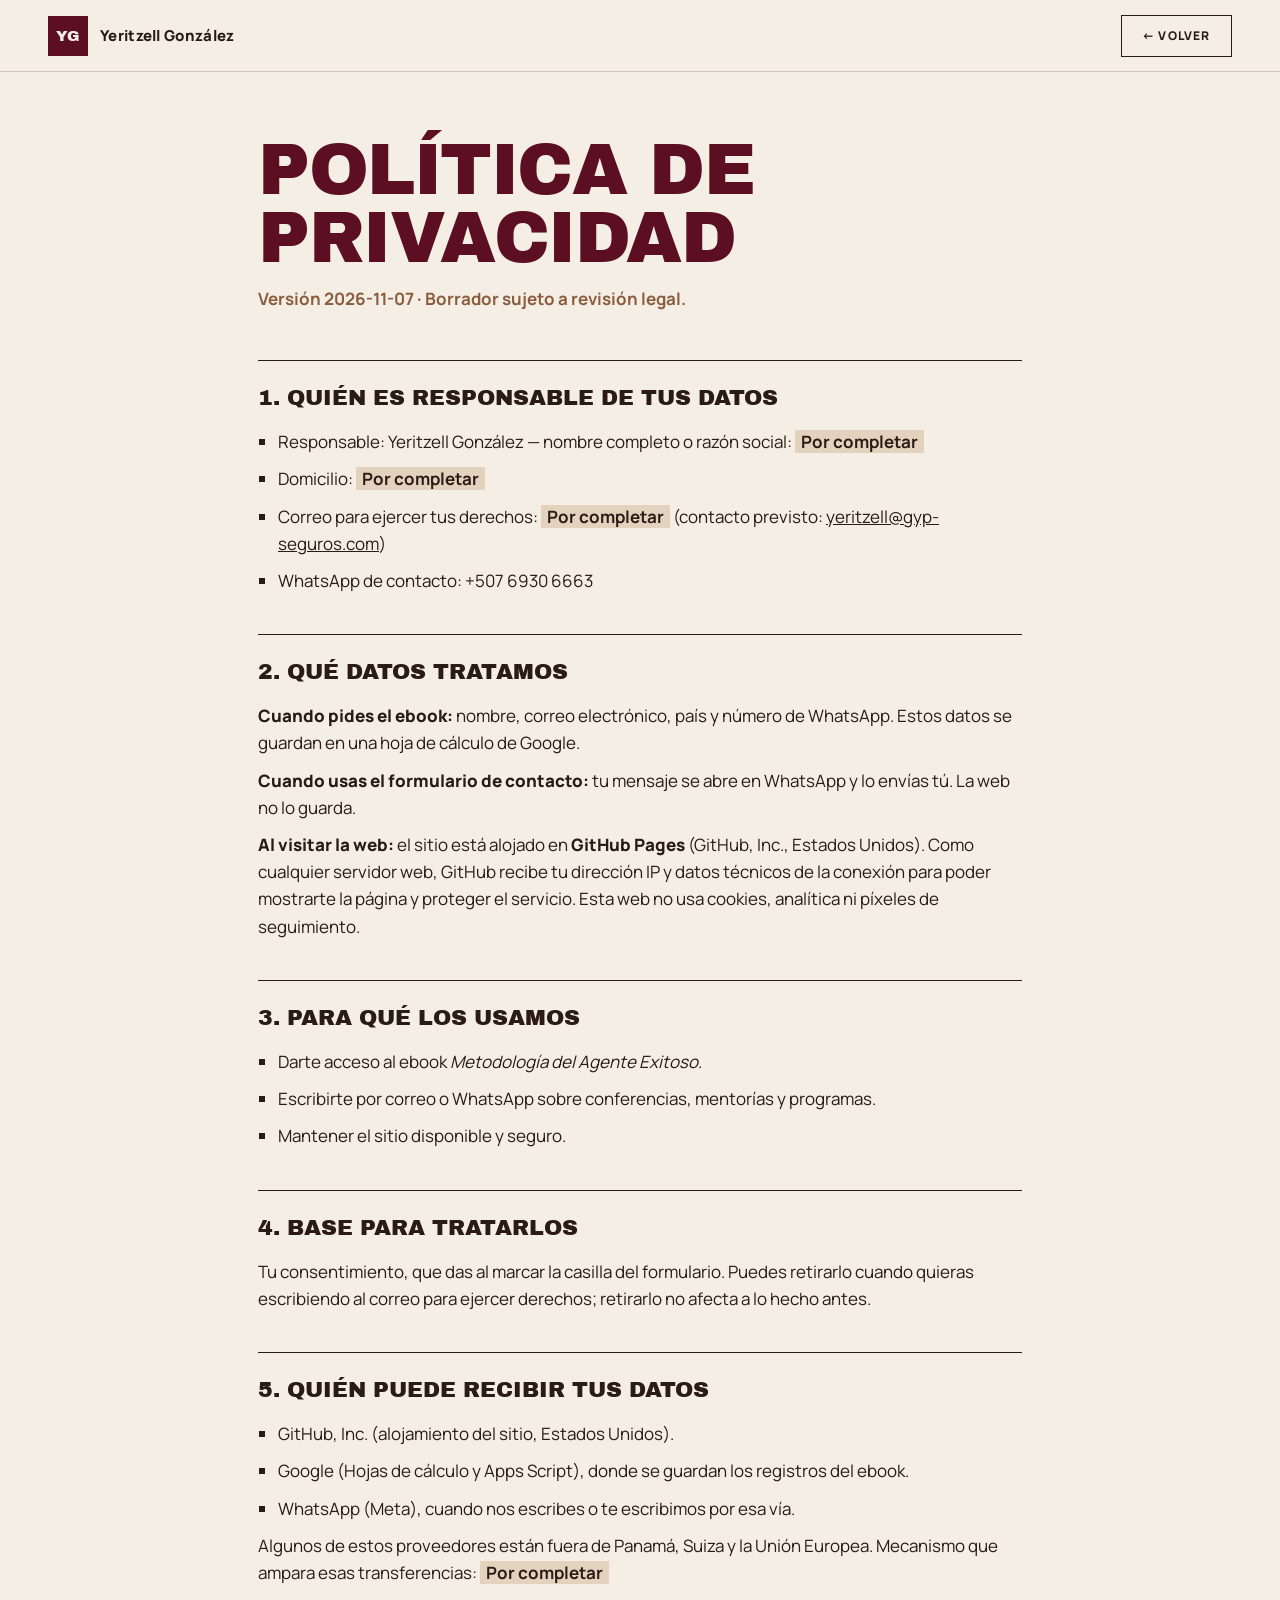
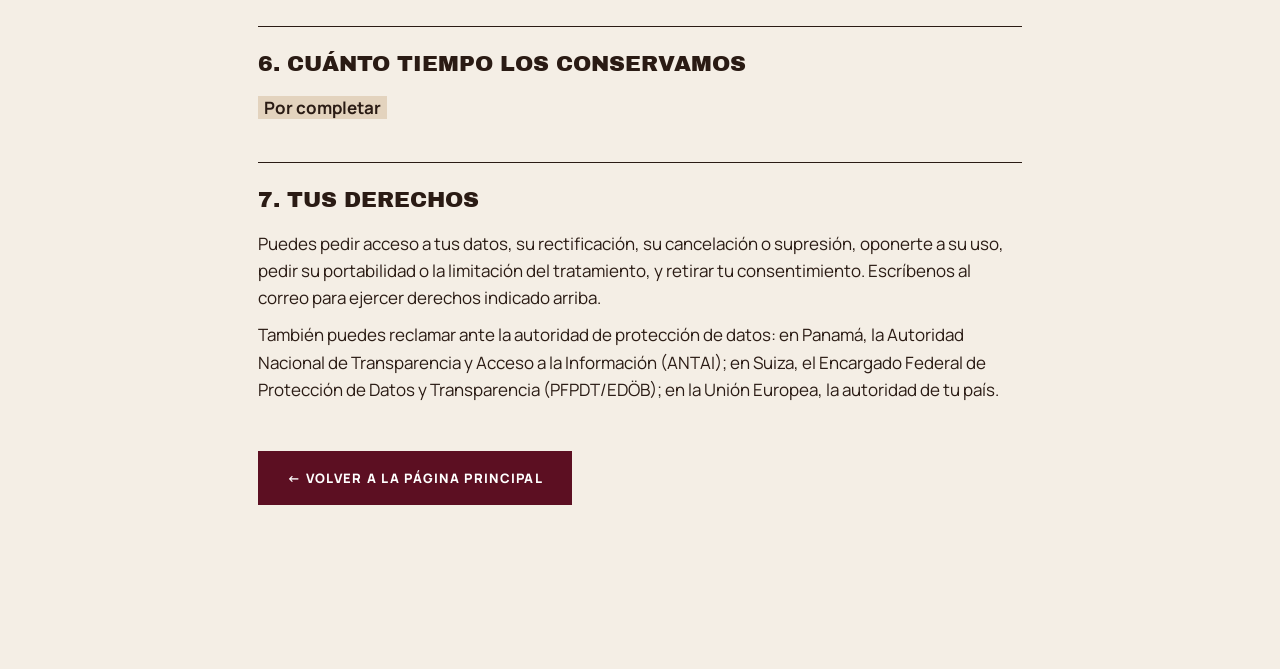
==== commit cec094ff: "Add files via upload" ====
--- a/privacidad.html
+++ b/privacidad.html
@@ -7,7 +7,7 @@
   <meta name="robots" content="noindex, nofollow, noarchive">
   <meta name="theme-color" content="#F4EEE5">
   <link rel="icon" href="data:image/svg+xml,%3Csvg xmlns='http://www.w3.org/2000/svg' viewBox='0 0 64 64'%3E%3Crect width='64' height='64' fill='%235C0F22'/%3E%3Ctext x='32' y='46' font-family='Arial Black,Arial' font-weight='900' font-size='40' text-anchor='middle' fill='%23F4EEE5'%3EY%3C/text%3E%3C/svg%3E">
-  <link rel="stylesheet" href="styles.css?v=20261107b">
+  <link rel="stylesheet" href="styles.css?v=20261107c">
   <style>
     .legal { padding: calc(var(--nav-h) + 64px) 0 var(--sec); }
     .legal .wrap { max-width: 860px; }
@@ -60,7 +60,6 @@
         <li>GitHub, Inc. (alojamiento del sitio, Estados Unidos).</li>
         <li>Google (Hojas de cálculo y Apps Script), donde se guardan los registros del ebook.</li>
         <li>WhatsApp (Meta), cuando nos escribes o te escribimos por esa vía.</li>
-        <li>YouTube (Google), solo si decides reproducir el video incrustado.</li>
       </ul>
       <p>Algunos de estos proveedores están fuera de Panamá, Suiza y la Unión Europea. Mecanismo que ampara esas transferencias: <span class="blank">Por completar</span></p>
 
--- a/styles.css
+++ b/styles.css
@@ -418,21 +418,23 @@
 @keyframes marquee { to { transform: translateX(-50%); } }
 
 /* ---------- Recursos ---------- */
-.video { display: grid; grid-template-columns: .8fr 1.2fr; gap: clamp(28px, 5vw, 72px); align-items: center; margin-bottom: clamp(64px, 9vw, 128px); }
-.video__meta p:not(.cell__tag) { margin-bottom: 22px; max-width: 420px; }
-.video__frame { position: relative; aspect-ratio: 16 / 9; background: var(--espresso); outline: 1.5px solid var(--espresso); outline-offset: 10px; }
-.video__frame iframe, .video__poster, .video__poster img { position: absolute; inset: 0; width: 100%; height: 100%; border: 0; }
-.video__poster img { object-fit: cover; transition: transform 1s var(--ease), opacity .5s; }
-.video__poster:hover img { transform: scale(1.03); }
-.video__play {
-  position: absolute; left: 0; bottom: 0; display: flex; align-items: center; gap: 14px;
-  background: var(--vino); color: var(--blanco); padding: 0 26px 0 0; height: 72px;
-  font-size: 13px; font-weight: 800; letter-spacing: .12em; text-transform: uppercase;
-  transition: background-color .35s var(--ease);
-}
-.video__play span { display: grid; place-items: center; width: 72px; height: 72px; background: var(--espresso); font-size: 20px; }
-.video__poster:hover .video__play { background: var(--espresso); }
-.video__poster:hover .video__play span { background: var(--vino); }
+
+/* ---------- Testimonios ---------- */
+.testimonios .sec__head { max-width: 1160px; }
+.testimonios .h2 { font-size: clamp(34px, 5vw, 72px); }
+.testis { display: grid; grid-template-columns: repeat(3, 1fr); gap: 16px; align-items: stretch; }
+.testi { display: flex; flex-direction: column; gap: 10px; padding: clamp(18px, 2vw, 24px); background: var(--hueso); border: 1.5px solid var(--espresso); }
+.testi--slot { border-style: dashed; }
+.testi__media { position: relative; aspect-ratio: 4 / 3; display: grid; place-items: center; background: var(--arena); overflow: hidden; margin-bottom: 8px; }
+.testi__media img, .testi__media video { position: absolute; inset: 0; width: 100%; height: 100%; object-fit: cover; }
+.testi__play { display: grid; place-items: center; width: 60px; height: 60px; background: var(--vino); color: var(--hueso); font-size: 18px; }
+.testi__initial { font-family: var(--f-display); font-size: 44px; color: var(--cuero); }
+.testi__mark { font-family: var(--f-display); font-size: 120px; line-height: 1; height: .62em; color: var(--vino); margin-top: 12px; flex: 1; }
+.testi__tag { font-size: 11px; font-weight: 800; letter-spacing: .16em; text-transform: uppercase; color: var(--cuero); }
+.testi__soon { font-size: 16px; font-weight: 600; color: rgba(42, 27, 20, .7); }
+.testi__quote { margin: 0; flex: 1; font-size: 17px; font-weight: 600; line-height: 1.45; }
+.testi__who { font-family: var(--f-display); font-size: 15px; text-transform: uppercase; padding-top: 12px; border-top: 1px solid var(--line); }
+.testi__who small { display: block; margin-top: 4px; font-family: var(--f-body); font-size: 13px; font-weight: 600; text-transform: none; color: var(--cuero); }
 
 .ebook { display: grid; grid-template-columns: .9fr 1.1fr; background: var(--arena); border: 1.5px solid var(--espresso); }
 .ebook__cover { display: grid; place-items: center; padding: clamp(40px, 6vw, 80px); border-right: 1.5px solid var(--espresso); perspective: 1200px; background: var(--hueso); }
@@ -596,8 +598,6 @@
 .pillar__body .pillar__n { position: absolute; right: clamp(20px, 2.4vw, 32px); top: -46px; font-size: 76px; background: var(--hueso); padding: 0 6px; transition: background-color .5s var(--ease), -webkit-text-stroke-color .5s; }
 .pillar:hover .pillar__body .pillar__n { background: var(--vino); }
 .pillar__body .pillar__t { margin: 6px 0 12px; padding: 0; }
-
-.video__note { position: absolute; right: 0; bottom: -34px; font-size: 12px; color: var(--cuero); }
 .ebook__cover { display: flex; flex-direction: column; justify-content: center; align-items: center; gap: 36px; }
 .book { width: min(100%, 460px); aspect-ratio: 16 / 9; transform: rotateY(-14deg) rotateX(5deg); }
 .book img { width: 100%; height: 100%; object-fit: cover; box-shadow: 16px 16px 0 var(--vino); outline: 1.5px solid var(--espresso); }
@@ -683,11 +683,6 @@
   .pillar { min-height: 0; }
   .pillar__n { font-size: 64px; }
   .pillar__t { padding-top: 28px; }
-
-  .video { grid-template-columns: 1fr; }
-  .video__frame { order: -1; margin: 0 10px; }
-  .video__play { height: 56px; }
-  .video__play span { width: 56px; height: 56px; }
   .ebook { grid-template-columns: 1fr; }
   .ebook__cover { border-right: 0; border-bottom: 1.5px solid var(--espresso); padding: 44px 24px 56px; }
   .book { width: min(220px, 58vw); }
@@ -738,7 +733,6 @@
   .metodo__cta .btn { grid-column: 1 / -1; }
   .reel, .hoy__top .reel { grid-column: 1; grid-row: auto; width: 72%; max-width: 320px; justify-self: start; margin: 0 0 40px 10px; }
   .pillar__img { aspect-ratio: 16 / 11; }
-  .video__note { position: static; margin-top: 8px; }
   .ebook__cover { align-items: center; }
 }
 @media (max-width: 520px) {
@@ -764,3 +758,8 @@
   .interest { grid-template-columns: 1fr; }
   .phone { grid-template-columns: 1fr; }
 }
+
+@media (max-width: 860px) {
+  .testis { grid-template-columns: 1fr; }
+  .testi__mark { flex: none; }
+}
